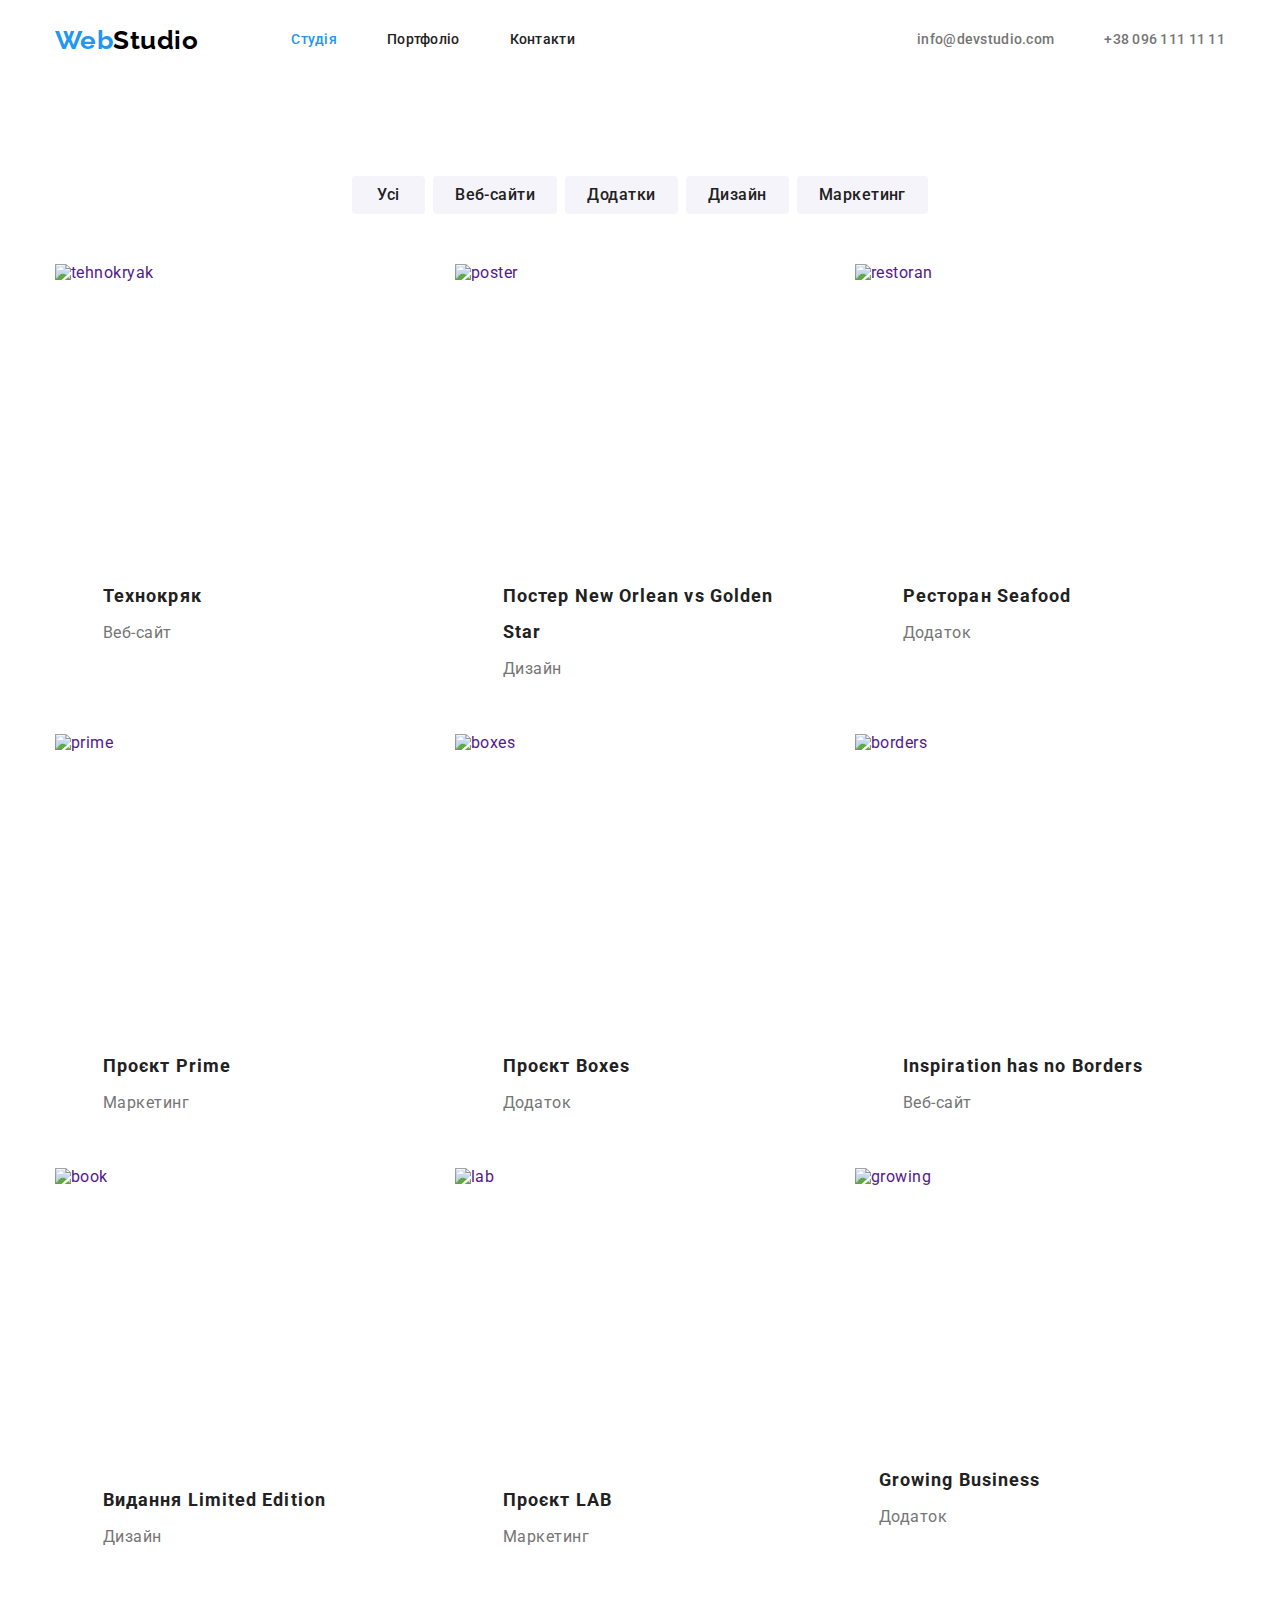
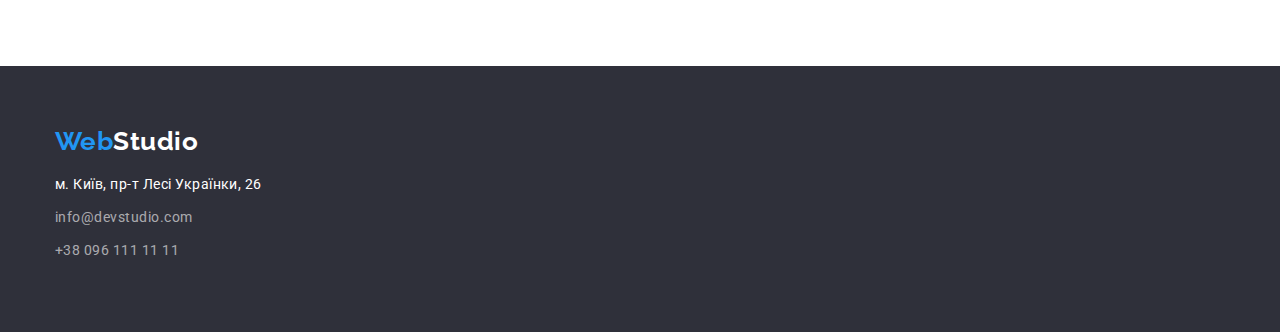
==== portfolio.html @ 69194cfc "Add files via upload" ====
<!DOCTYPE html>
<html lang="uk">
  <head>
    <meta charset="UTF-8" />
    <meta http-equiv="X-UA-Compatible" content="IE=edge" />
    <meta name="viewport" content="width=device-width, initial-scale=1.0" />
    <link rel="preconnect" href="https://fonts.googleapis.com" />
    <link rel="preconnect" href="https://fonts.gstatic.com" crossorigin />
    <link
      href="https://fonts.googleapis.com/css2?family=Raleway:wght@700&family=Roboto:wght@400;500;700;900&display=swap"
      rel="stylesheet"
    />
    <link
      rel="stylesheet"
      href="https://cdnjs.cloudflare.com/ajax/libs/modern-normalize/1.0.0/modern-normalize.min.css"
    />
    <link rel="stylesheet" href="./css/styles.css" />
    <title>WebStudio</title>
  </head>
  <body>

    <!-- <Header> -->
    <header class="one-header">
      <div class="container nav-container">
        <a href="./index.html" class="link logo"
          ><span class="logo-web">Web</span>Studio</a
        >
        <nav class="nav-header">
          <ul class="list nav-list">
            <li class="item">
              <a href="./index.html" class="nav-link link link-current"
                >Студія</a
              >
            </li>
            <li class="item">
              <a href="./portfolio.html" class="nav-link link">Портфоліо</a>
            </li>
            <li class="item"><a href="#" class="nav-link link">Контакти</a></li>
          </ul>
        </nav>
        <ul class="list auth-list">
          <li class="item">
            <a href="mailto:info@devstudio.com" class="fone-mail-link link"
              >info@devstudio.com</a
            >
          </li>
          <li class="item">
            <a href="tel:+380961111111" class="fone-mail-link link"
              >+38 096 111 11 11</a
            >
          </li>
        </ul>
      </div>
    </header>

    <!-- <Main> -->
    <main>
      <section class="main">
        <div class="container portfolio-container">
          <h1 class="visually-hidden">Портфоліо</h1>
          <ul class="list button-list">
            <li class="item">
              <button type="button" class="button-portfolio">Усі</button>
            </li>
            <li class="item">
              <button type="button" class="button-portfolio">Веб-сайти</button>
            </li>
            <li class="item">
              <button type="button" class="button-portfolio">Додатки</button>
            </li>
            <li class="item">
              <button type="button" class="button-portfolio">Дизайн</button>
            </li>
            <li class="item">
              <button type="button" class="button-portfolio">Маркетинг</button>
            </li>
          </ul>
          <ul class="list list-portfolio">
            <li class="portfolio-elements">
              <a href="" class="link">
                <img classs="img"
                  src="./images/tehnokryak.jpg"
                  alt="tehnokryak"
                  width="370"
                  height="294"
                  class="img-portfolio"
                />
                <div class="card-portfolio">
                  <h2 class="subtitle-portfolio">Технокряк</h2>
                  <p class="text-portfolio">Веб-сайт</p>
                </div>
              </a>
            </li>
            <li class="portfolio-elements">
              <a href="" class="link">
                <img classs="img"
                  src="./images/poster.jpg"
                  alt="poster"
                  width="370"
                  height="294"
                  class="img-portfolio"
                />
                <div class="card-portfolio">
                  <h2 class="subtitle-portfolio">
                    Постер New Orlean vs Golden Star
                  </h2>
                  <p class="text-portfolio">Дизайн</p>
                </div>
              </a>
            </li>
            <li class="portfolio-elements">
              <a href="" class="link">
                <img classs="img"
                  src="./images/restoran.jpg"
                  alt="restoran"
                  width="370"
                  height="294"
                  class="img-portfolio"
                />
                <div class="card-portfolio">
                  <h2 class="subtitle-portfolio">Ресторан Seafood</h2>
                  <p class="text-portfolio">Додаток</p>
                </div>
              </a>
            </li>
            <li class="portfolio-elements">
              <a href="" class="link">
                <img classs="img"
                  src="./images/prime.jpg"
                  alt="prime"
                  width="370"
                  height="294"
                  class="img-portfolio"
                />
                <div class="card-portfolio">
                  <h2 class="subtitle-portfolio">Проєкт Prime</h2>
                  <p class="text-portfolio">Маркетинг</p>
                </div>
              </a>
            </li>
            <li class="portfolio-elements">
              <a href="" class="link">
                <img classs="img"
                  src="./images/boxes.jpg"
                  alt="boxes"
                  width="370"
                  height="294"
                  class="img-portfolio"
                />
                <div class="card-portfolio">
                  <h2 class="subtitle-portfolio">Проєкт Boxes</h2>
                  <p class="text-portfolio">Додаток</p>
                </div>
              </a>
            </li>
            <li class="portfolio-elements">
              <a href="" class="link">
                <img classs="img"
                  src="./images/borders.jpg"
                  alt="borders"
                  width="370"
                  height="294"
                  class="img-portfolio"
                />
                <div class="card-portfolio">
                  <h2 class="subtitle-portfolio">Inspiration has no Borders</h2>
                  <p class="text-portfolio">Веб-сайт</p>
                </div>
              </a>
            </li>
            <li class="portfolio-elements">
              <a href="" class="link">
                <img classs="img"
                  src="./images/book.jpg"
                  alt="book"
                  width="370"
                  height="294"
                  class="img-portfolio"
                />
                <div class="card-portfolio">
                  <h2 class="subtitle-portfolio">Видання Limited Edition</h2>
                  <p class="text-portfolio">Дизайн</p>
                </div>
              </a>
            </li>
            <li class="portfolio-elements">
              <a href="" class="link">
                <img classs="img"
                  src="./images/lab.jpg"
                  alt="lab"
                  width="370"
                  height="294"
                  class="img-portfolio"
                />
                <div class="card-portfolio">
                  <h2 class="subtitle-portfolio">Проєкт LAB</h2>
                  <p class="text-portfolio">Маркетинг</p>
                </div>
              </a>
            </li>
            <li class="portfolio-elements">
              <a href="" class="link">
                <img classs="img"
                  src="./images/growing.jpg"
                  alt="growing"
                  width="370"
                  height="294"
                  class="img-portfolio"
                />
                <div class="card-portfolio-">
                  <h2 class="subtitle-portfolio">Growing Business</h2>
                  <p class="text-portfolio">Додаток</p>
                </div>
              </a>
            </li>
          </ul>
        </div>
      </section>
    </main>

    <!-- <Footer> -->
    <footer class="basement">
      <div class="container basement-container">
        <a href="./index.html" class="link logo logo-basement"
          ><span class="logo-web">Web</span>Studio</a
        >
        <address>
          <ul class="list basement-nav">
            <li class="item">
              <a
                href="https://goo.gl/maps/CPtrU1FHBa2aNyZL9"
                target="_blank"
                rel="noopener noreferrer nofollow"
                class="link address"
                >м. Київ, пр-т Лесі Українки, 26</a
              >
            </li>
            <li class="item">
              <a href="mailto:info@devstudio.com" class="link address-link"
                >info@devstudio.com</a
              >
            </li>
            <li class="item">
              <a href="tel:+38096111111" class="link address-link"
                >+38 096 111 11 11</a
              >
            </li>
          </ul>
        </address>
      </div>
    </footer>
  </body>
</html>
---- css/styles.css ----
html {
  box-sizing: border-box;
}

:root {
  --color-primary-text: #212121;
  --color-secondary-text: #757575;
  --color-accent-text: #2196f3;
  --color-logo-text: #000000;
  --color-white-text: #ffffff;
  --color-link-text: rgba(255, 255, 255, 0.6);
  --color-primary-background: #ffffff;
  --color-secondary-background: #f5f4fa;
  --color-accent-background: #2196f3;
  --color-footer-background: #2f303a;
  --color-hero-button-background: #188ce8;
  --shadow-bottom-first-color: rgba(0, 0, 0, 0.1);
  --shadow-bottom-second-color: rgba(0, 0, 0, 0.08);
  --shadow-bottom-third-color: rgba(0, 0, 0, 0.12);
}

.one-header {
  border-bottom: 1px solid rgba(255, 255, 255, 0.6);
}

body {
  font-family: "Roboto", sans-serif;
  letter-spacing: 0.03em;
  color: var(--color-primary-text);
  background-color: var(--color-primary-background);
}

.link {
  text-decoration: none;
}

.list {
  list-style: none;
}

.container {
  width: 1200px;
  border-bottom: 0;
  padding-right: 15px;
  padding-left: 15px;
  margin-left: auto;
  margin-right: auto;
}

.logo {
  font-family: "Raleway";
  font-weight: 700;
  font-size: 26px;
  line-height: 1.19;
  color: var(--color-logo-text);
}

.logo-web {
  color: var(--color-accent-text);
}

.logo-basement {
  color: var(--color-white-text);
}

.button-portfolio {
  display: inline-block;
  border: 0px solid transparent;
  padding-top: 6px;
  padding-bottom: 6px;
  padding-left: 22px;
  padding-right: 22px;
  border-radius: 4px;
  min-width: 73px;
  text-align: center;
  font-weight: 500;
  font-size: 16px;
  line-height: 1.62;
  letter-spacing: 0.03em;
  font-family: inherit;
  cursor: pointer;
  color: var(--color-primary-text);
  background-color: var(--color-secondary-background);
}

.button-portfolio:hover,
.button-portfolio:focus {
  color: var(--color-white-text);
  background-color: var(--color-accent-background);
  box-shadow: 0px 3px 1px var(--shadow-bottom-first-color),
    0px 1px 2px var(--shadow-bottom-second-color),
    0px 2px 2px var(--shadow-bottom-third-color);
}

.nav-list,
.auth-list {
  display: flex;
  margin: 0;
  padding: 0;
}

.nav-header {
  margin-left: 93px;
}

.auth-list {
  margin-left: auto;
}

.nav-list .item:not(:last-child),
.auth-list .item:not(:last-child) {
  margin-right: 50px;
}

.item:nth-last-child {
  margin-right: 0;
}

.nav-list .item:not(:last-child),
.auth-list .item:not(:last-child) {
  margin-right: 50px;
}

.nav-container {
  display: flex;
  align-items: center;
  padding-bottom: 1px;
}

.nav-link {
  display: block;
  padding-top: 32px;
  padding-bottom: 32px;
  font-weight: 500;
  font-size: 14px;
  line-height: 1.14;
  letter-spacing: 0.02em;
  color: var(--color-primary-text);
}

.nav-link:hover,
.nav-link:focus {
  color: var(--color-accent-text);
}

.link-current {
  color: var(--color-accent-text);
}

.fone-mail-link {
  display: block;
  padding-top: 32px;
  padding-bottom: 32px;
  font-weight: 500;
  font-size: 14px;
  line-height: 1.14;
  letter-spacing: 0.02em;
  color: var(--color-secondary-text);
}

.fone-mail-link:hover,
.fone-mail-link:focus {
  color: var(--color-accent-text);
}

.mail-fone-icon {
  fill: var(--color-secondary-text);
}

.fone-mail-link:hover .mail-fone-icon {
  fill: var(--color-secondary-text);
}

.mail-fone-icon {
  fill: currentColor;
  margin-right: 10px;
}

.img {
  display: block;
}

.img-action,
.img-team-,
.img-portfolio {
  display: block;
}

.hero {
  background-color: var(--color-footer-background);
  align-items: center;
  justify-content: center;
  margin: 0 auto;
  text-align: center;
  padding-bottom: 200px;
  padding-top: 200px;
}

.overlay {
  margin: auto;
  display: flex;
  align-items: center;
  justify-content: center;
  max-width: 1600px;
  background-repeat: no-repeat;
  background-position: center;
  background-image: linear-gradient(
    to right,
    rgba(47, 48, 58, 0.4),
    rgba(47, 48, 58, 0.4)
  ), url(..//images/overlay.jpg)
  
}


.hero-title {
  display: inline-block;
  width: 700px;
  margin-top: 0;
  margin-bottom: 30px;
  margin-left: auto;
  margin-right: auto;
  font-weight: 900;
  font-size: 44px;
  line-height: 1.36;
  text-align: center;
  letter-spacing: 0.06em;
  text-transform: uppercase;
  color: var(--color-white-text);
}

.button-hero {
  display: block;
  border: 0px solid transparent;
  padding-top: 10px;
  padding-bottom: 10px;
  padding-left: 32px;
  padding-right: 32px;
  margin-left: auto;
  margin-right: auto;
  border-radius: 4px;
  min-width: 216px;
  text-align: center;
  font-family: inherit;
  font-weight: 700;
  font-size: 16px;
  line-height: 1.88;
  letter-spacing: 0.06em;
  box-shadow: 0px 4px 4px rgba(0, 0, 0, 0.15);
  cursor: pointer;
  border: none;
  color: var(--color-white-text);
  background-color: var(--color-hero-button-background);
}

.button-hero:hover,
.button-hero:focus {
  background-color: var(--color-accent-text);
}

.visually-hidden {
  position: absolute;
  white-space: nowrap;
  width: 1px;
  height: 1px;
  overflow: hidden;
  border: 0;
  padding: 0;
  clip: rect(0 0 0 0);
  clip-path: inset(50%);
  margin: -1px;
  display: flex;
  justify-content: space-between;
}

.list-preference {
  display: flex;
  margin: 0;
  padding: 0;
}

.list-preference .item {
  width: 270px;
  margin-right: 30px;
  margin: 0;
  padding: 0;
}

.list-preference .item:not(:last-child) {
  margin-right: 30px;
}

.hero-section {
  padding-top: 94px;
  padding-bottom: 94px;
}

.subtitle-preference {
  display: block;
  margin-top: 0;
  margin-bottom: 10px;
  font-weight: 700;
  font-size: 14px;
  line-height: 1.14;
  text-transform: uppercase;
}

.text-preference {
  display: block;
  margin-top: 0;
  margin-bottom: 0;
  font-weight: 400;
  font-size: 14px;
  line-height: 1.71;
  color: var(--color-secondary-text);
}

.section-title {
  display: block;
  margin-top: 0;
  margin-bottom: 50px;
  font-weight: 700;
  font-size: 36px;
  line-height: 1.17;
  text-align: center;
}

.action {
  padding-bottom: 94px;
}

.list-action {
  display: flex;
  margin-top: 0;
  margin-bottom: 0;
  padding-left: 0;
}

.list-action .item:not(:last-child) {
  margin-right: 30px;
}

.subtitle-team {
  display: block;
  margin-top: 0;
  margin-bottom: 10px;
  font-weight: 500;
  font-size: 16px;
  line-height: 1.19;
  text-align: center;
}

.text-team {
  display: block;
  margin-top: 0;
  margin-bottom: 0;
  font-weight: 400;
  font-size: 16px;
  line-height: 1.19;
  text-align: center;
  color: var(--color-secondary-text);
}

.item-team {
  padding: 30px;
}

.team {
  background-color: var(--color-secondary-background);
  padding-top: 94px;
  padding-bottom: 94px;
}

.card-team {
  background-color: var(--color-primary-background);
}

.card-team:not(:last-child) {
  margin-right: 30px;
}

.list-team {
  display: flex;
  margin-top: 0;
  margin-bottom: 0;
  padding-left: 0;
}

.basement {
  background-color: var(--color-footer-background);
  padding-top: 60px;
  padding-bottom: 60px;
}

.basement-container {
  display: block;
}

.logo-basement {
  box-sizing: inherit;
  margin-bottom: 20px;
}

.basement-nav {
  margin-bottom: 0;
  padding-left: 0;
  padding-bottom: 9px;
}

.addres-basemant {
  margin-top: 20px;
}

.basement-nav .item:not(:last-child) {
  margin-bottom: 9px;
}

.address {
  font-weight: 400;
  font-style: normal;
  font-size: 14px;
  line-height: 1.71;
  color: var(--color-white-text);
}

.address-link {
  font-style: normal;
  font-weight: 400;
  font-size: 14px;
  line-height: 1.71;
  color: var(--color-link-text);
}

.address-link:hover,
.address-link:focus {
  color: var(--color-accent-text);
}

.main {
  padding-top: 94px;
  padding-bottom: 94px;
}

.subtitle-portfolio {
  display: block;
  margin-top: 0;
  margin-bottom: 4px;
  margin-left: 24px;
  font-weight: 700;
  font-size: 18px;
  line-height: 2;
  letter-spacing: 0.06em;
  color: var(--color-primary-text);
}

.text-portfolio {
  display: block;
  margin-top: 0;
  margin-bottom: 0;
  margin-left: 24px;
  font-weight: 400;
  font-size: 16px;
  line-height: 1.88;
  color: var(--color-secondary-text);
}

.button-list {
  display: flex;
  margin-top: 0;
  margin-bottom: 50px;
  padding-left: 0;
  justify-content: center;
}

.button-list .item:not(:last-child) {
  margin-right: 8px;
}

.list-portfolio {
  display: flex;
  flex-wrap: wrap;
  margin-top: 0;
  margin-bottom: 0;
  padding-left: 0;
  color: rgba(33, 33, 33, 1);
}

.portfolio-elements {
  width: 370px;
}

.portfolio-elements:not(:nth-child(3n)) {
  margin-right: 30px;
}

.portfolio-elements:not(:nth-last-child(-n + 3)) {
  margin-bottom: 30px;
}

.card-portfolio {
  padding-top: 20px;
  padding-bottom: 20px;
  padding-left: 24px;
  padding-right: 24px;
  border-top: 0;
}
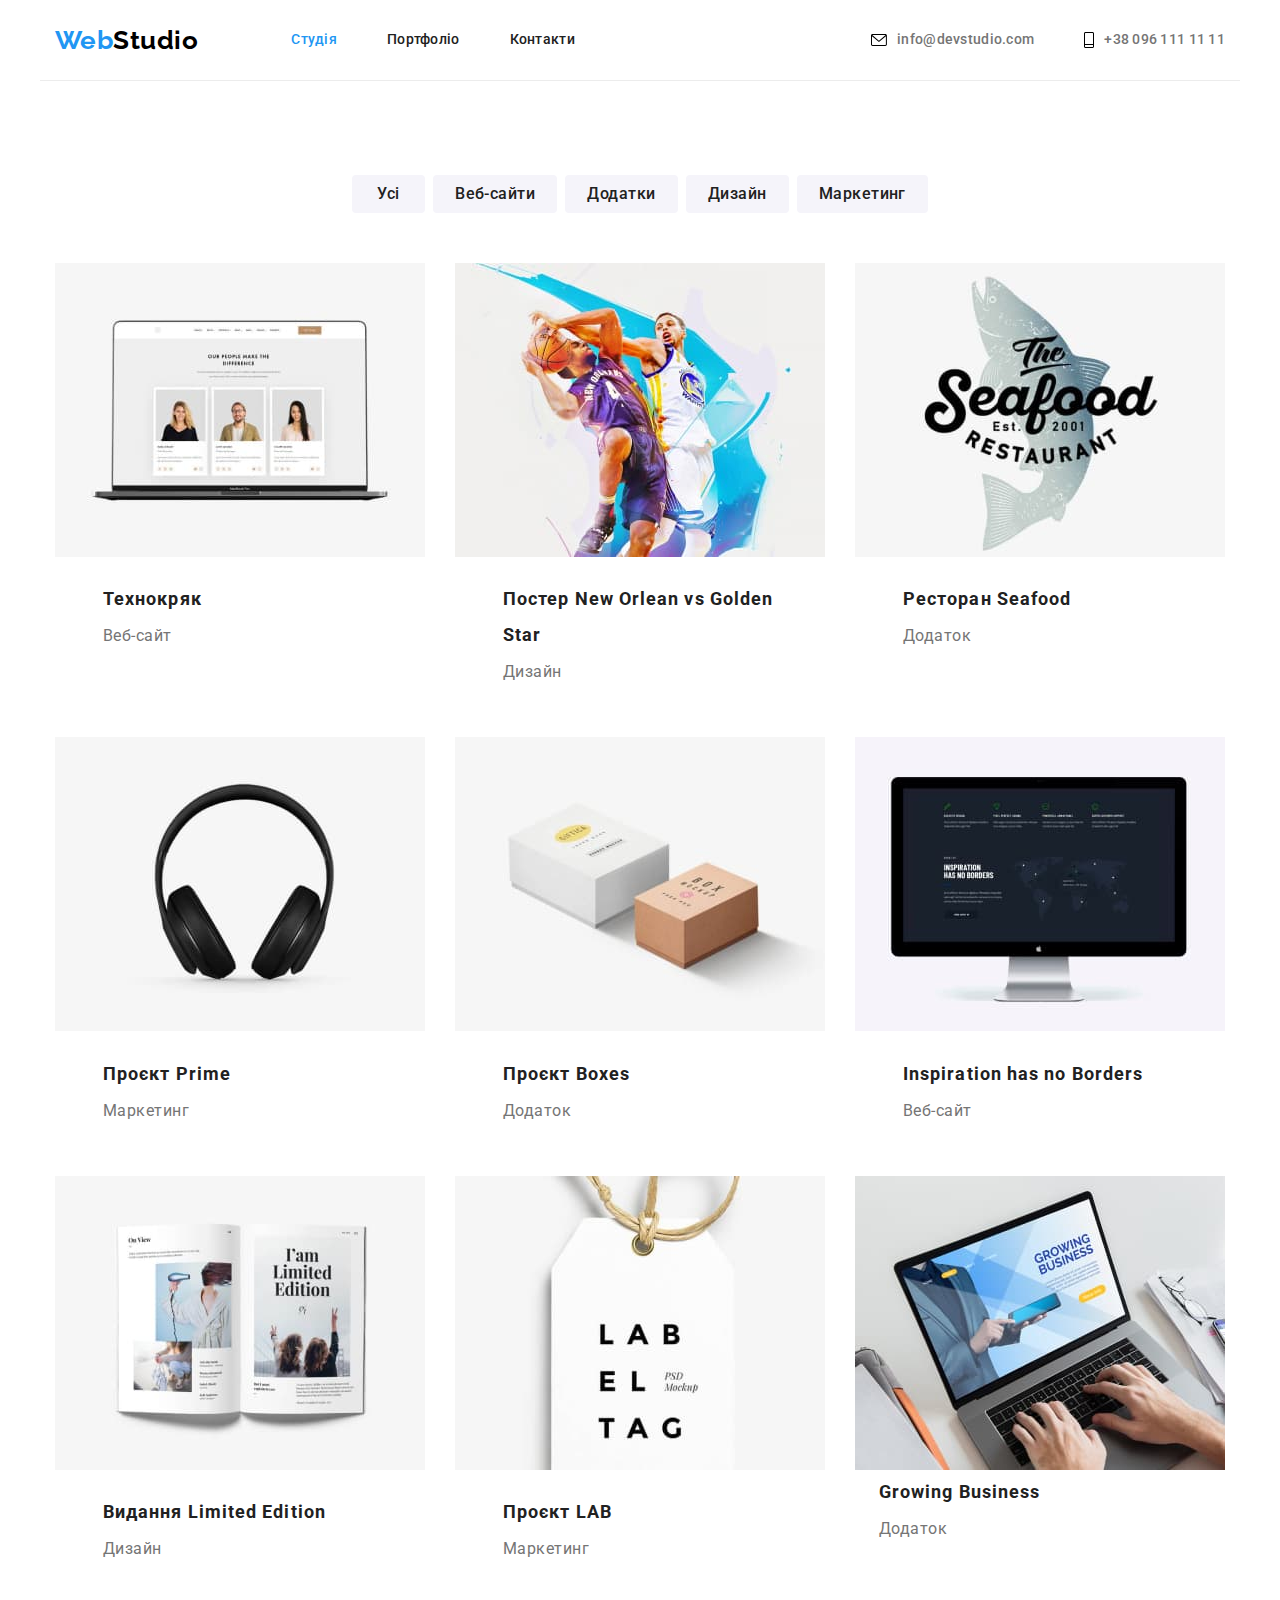
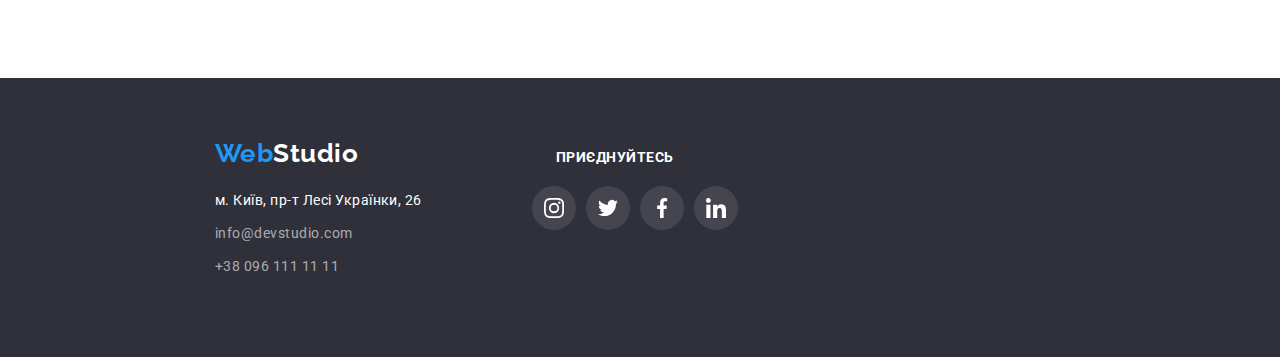
==== commit afa9cc3d: "Add files via upload" ====
--- a/portfolio.html
+++ b/portfolio.html
@@ -40,14 +40,15 @@
         </nav>
         <ul class="list auth-list">
           <li class="item">
-            <a href="mailto:info@devstudio.com" class="fone-mail-link link"
-              >info@devstudio.com</a
-            >
-          </li>
-          <li class="item">
-            <a href="tel:+380961111111" class="fone-mail-link link"
-              >+38 096 111 11 11</a
-            >
+            <a href="mailto:info@devstudio.com" class="fone-logo-link link"> <svg class="icon-logo" width="16"
+                height="12">
+                <use href="./images/logo/icons.svg#icon-mail"><use>
+              </svg>info@devstudio.com</a>
+          </li>
+          <li class="item">
+            <a href="tel:+380961111111" class="fone-logo-link link"> <svg class="icon-logo" width="10" height="16">
+              <use href="./images/logo/icons.svg#icon-phone"></use>
+            </svg> +38 096 111 11 11</a>
           </li>
         </ul>
       </div>
@@ -219,35 +220,60 @@
     </main>
 
     <!-- <Footer> -->
-    <footer class="basement">
-      <div class="container basement-container">
-        <a href="./index.html" class="link logo logo-basement"
-          ><span class="logo-web">Web</span>Studio</a
-        >
-        <address>
-          <ul class="list basement-nav">
-            <li class="item">
-              <a
-                href="https://goo.gl/maps/CPtrU1FHBa2aNyZL9"
-                target="_blank"
-                rel="noopener noreferrer nofollow"
-                class="link address"
-                >м. Київ, пр-т Лесі Українки, 26</a
-              >
-            </li>
-            <li class="item">
-              <a href="mailto:info@devstudio.com" class="link address-link"
-                >info@devstudio.com</a
-              >
-            </li>
-            <li class="item">
-              <a href="tel:+38096111111" class="link address-link"
-                >+38 096 111 11 11</a
-              >
-            </li>
-          </ul>
-        </address>
+  <footer class="basement">
+    <div class="container basement-container">
+      <div>
+      <a href="./index.html" class="link logo logo-basement"><span class="logo-web">Web</span>Studio</a>
+      <address class="addres-basemant">
+        <ul class="list basement-nav">
+          <li class="item">
+            <a href="https://goo.gl/maps/CPtrU1FHBa2aNyZL9" target="_blank" rel="noopener noreferrer nofollow"
+              class="link address">м. Київ, пр-т Лесі Українки, 26</a>
+          </li>
+          <li class="item">
+            <a href="mailto:info@devstudio.com" class="link address-link">info@devstudio.com</a>
+          </li>
+          <li class="item">
+            <a href="tel:+38096111111" class="link address-link">+38 096 111 11 11</a>
+          </li>
+        </ul>
+      </address>
       </div>
-    </footer>
-  </body>
+      <div class="basement-social">
+        <h2 class="basement-title">Приєднуйтесь</h2>
+        <ul class="list basement-list">
+          <li>
+            <a href="" class="basement-link">
+              <svg class="basement-icon" width="20" height="20">
+                <use href="./images/logo/icons.svg#icon-instagram"></use>
+              </svg>
+            </a>
+          </li>
+          <li>
+            <a href="" class="basement-link">
+              <svg class="basement-icon" width="20" height="20">
+                <use href="./images/logo/icons.svg#icon-twitter"></use>
+              </svg>
+            </a>
+          </li>
+          <li>
+            <a href="" class="basement-link">
+              <svg class="basement-icon" width="20" height="20">
+                <use href="./images/logo/icons.svg#icon-facebook"></use>
+              </svg>
+            </a>
+          </li>
+          <li>
+            <a href="" class="basement-link">
+              <svg class="basement-icon" width="20" height="20">
+                <use href="./images/logo/icons.svg#icon-linkedin"></use>
+              </svg>
+            </a>
+          </li>
+        </ul>
+      </div>
+    </div>
+  </footer>
+</body>
+
 </html>
--- a/css/styles.css
+++ b/css/styles.css
@@ -11,16 +11,32 @@
   --color-link-text: rgba(255, 255, 255, 0.6);
   --color-primary-background: #ffffff;
   --color-secondary-background: #f5f4fa;
+  --hero-background-color: #c4c4c4;
   --color-accent-background: #2196f3;
   --color-footer-background: #2f303a;
   --color-hero-button-background: #188ce8;
   --shadow-bottom-first-color: rgba(0, 0, 0, 0.1);
   --shadow-bottom-second-color: rgba(0, 0, 0, 0.08);
   --shadow-bottom-third-color: rgba(0, 0, 0, 0.12);
+  --cellar-link-background-color: rgba(255, 255, 255, 0.1);
+  --portfolio-border-elements-color: #eeeeee;
+  --border-bottom-header-color: #ececec;
+  --color-link: #afb1b8;
+  --gradient: linear-gradient(rgba(47, 48, 58, 0.4), rgba(47, 48, 58, 0.4));
+  --button-shadow: 0px 3px 1px rgba(0, 0, 0, 0.1), 0px 1px 2px rgba(0, 0, 0, 0.08),
+    0px 2px 2px rgba(0, 0, 0, 0.12);
+  --card-shadow: 0px 1px 3px rgba(0, 0, 0, 0.12), 0px 1px 1px rgba(0, 0, 0, 0.14),
+    0px 2px 1px rgba(0, 0, 0, 0.2);
+  --portfolio-elements-shadow: 0px 1px 1px rgba(0, 0, 0, 0.12), 0px 4px 4px rgba(0, 0, 0, 0.06),
+    1px 4px 6px rgba(0, 0, 0, 0.16);
+  --button-shadow-hero: 0px 4px 4px rgba(0, 0, 0, 0.15);
 }
 
 .one-header {
-  border-bottom: 1px solid rgba(255, 255, 255, 0.6);
+  border-bottom: 1px solid #ececec;
+  width: 1200px;
+  align-items: center;
+  margin: 0 auto;
 }
 
 body {
@@ -38,14 +54,22 @@
   list-style: none;
 }
 
+.picture-list {
+  display: flex;
+  justify-content: center;
+  gap: 10px;
+}
+
 .container {
+  margin: 0 auto;
   width: 1200px;
-  border-bottom: 0;
+  padding-left: 15px;
   padding-right: 15px;
-  padding-left: 15px;
-  margin-left: auto;
-  margin-right: auto;
-}
+  display: block;
+  align-items: center;
+  max-width: 1600px;
+}
+
 
 .logo {
   font-family: "Raleway";
@@ -99,6 +123,7 @@
   padding: 0;
 }
 
+
 .nav-header {
   margin-left: 93px;
 }
@@ -124,7 +149,6 @@
 .nav-container {
   display: flex;
   align-items: center;
-  padding-bottom: 1px;
 }
 
 .nav-link {
@@ -147,8 +171,9 @@
   color: var(--color-accent-text);
 }
 
-.fone-mail-link {
-  display: block;
+.fone-logo-link {
+  display: flex;  
+  align-items: center;
   padding-top: 32px;
   padding-bottom: 32px;
   font-weight: 500;
@@ -158,32 +183,28 @@
   color: var(--color-secondary-text);
 }
 
-.fone-mail-link:hover,
-.fone-mail-link:focus {
-  color: var(--color-accent-text);
-}
-
-.mail-fone-icon {
-  fill: var(--color-secondary-text);
-}
-
-.fone-mail-link:hover .mail-fone-icon {
-  fill: var(--color-secondary-text);
-}
-
-.mail-fone-icon {
-  fill: currentColor;
+.icon-logo {
   margin-right: 10px;
-}
-
-.img {
-  display: block;
-}
-
-.img-action,
-.img-team-,
-.img-portfolio {
-  display: block;
+  display: flex;
+  color: var(--color-secondary-text);
+}
+
+.fone-logo-link:hover .icon-logo,
+.fone-logo-link:focus .icon-logo {
+  color: var(--color-secondary-text);
+}
+
+.fone-mail-svg {
+  margin-right: 10px;
+  fill: var(--c);
+}
+
+
+.picture-team {
+  display: flex;
+  background-color: var(--color-primary-background);
+  box-shadow: var(--card-shadow);
+  width: 100%;
 }
 
 .hero {
@@ -197,19 +218,18 @@
 }
 
 .overlay {
-  margin: auto;
-  display: flex;
+  display: block;
   align-items: center;
   justify-content: center;
   max-width: 1600px;
   background-repeat: no-repeat;
   background-position: center;
+  background-size: cover;
   background-image: linear-gradient(
     to right,
     rgba(47, 48, 58, 0.4),
     rgba(47, 48, 58, 0.4)
   ), url(..//images/overlay.jpg)
-  
 }
 
 
@@ -273,10 +293,12 @@
   justify-content: space-between;
 }
 
+.hero-section {
+  padding: 94px 0;
+}
+
 .list-preference {
   display: flex;
-  margin: 0;
-  padding: 0;
 }
 
 .list-preference .item {
@@ -286,18 +308,39 @@
   padding: 0;
 }
 
+
+.list-preference .item-preference {
+  width: 270px;
+  margin-right: 30px;
+}
+
+.item-preference:nth-last-child(1) {
+  margin-right: 0px;
+}
+
 .list-preference .item:not(:last-child) {
   margin-right: 30px;
 }
+
 
 .hero-section {
   padding-top: 94px;
   padding-bottom: 94px;
 }
 
+.icon-preference {
+  display: flex;
+  width: 100%;
+  height: 120px;
+  align-items: center;
+  justify-content: center;
+  margin-bottom: 30px;
+  background-color: var(--secondary-background-color);
+  border-radius: 4px;
+}
+
 .subtitle-preference {
   display: block;
-  margin-top: 0;
   margin-bottom: 10px;
   font-weight: 700;
   font-size: 14px;
@@ -305,11 +348,16 @@
   text-transform: uppercase;
 }
 
+.item-preference {
+  width: calc((100% - 90px) / 4);
+}
+
+.item-preference:not(:last-child) {
+  margin-right: 30px;
+}
+
 .text-preference {
   display: block;
-  margin-top: 0;
-  margin-bottom: 0;
-  font-weight: 400;
   font-size: 14px;
   line-height: 1.71;
   color: var(--color-secondary-text);
@@ -369,6 +417,12 @@
   background-color: var(--color-secondary-background);
   padding-top: 94px;
   padding-bottom: 94px;
+  max-width: 1600px;
+  display: block;
+  align-items: center;
+  justify-content: center;
+  background-position: center;
+  margin: 0 auto;
 }
 
 .card-team {
@@ -386,25 +440,81 @@
   padding-left: 0;
 }
 
+.picture-items {
+  width: calc((100%-90) / 4);
+  background-color: var(--color-primary-background);
+  box-shadow: var(--card-shadow);
+  border-radius: 0px 0px 4px 4px;
+  list-style: none;
+}
+
+.picture-link {
+  display: flex;
+  width: 44px;
+  height: 44px;
+  align-items: center;
+  justify-content: center;
+  border-radius: 50%;
+}
+
+.picture-icons {
+  display: block;
+  fill: var(--color-link);
+}
+
+.picture-icons:hover,
+.picture-icons:focus {
+  background-color: var(--color-accent-text);
+}
+
+
+.picture-link:hover,
+.picture-link:focus {
+  background-color: var(--color-accent-text)
+}
+
+.picture-link:hover .picture-icons,
+.picture-link:focus .picture-icons {
+  fill: var(--color-accent-text);
+}
+
 .basement {
   background-color: var(--color-footer-background);
-  padding-top: 60px;
-  padding-bottom: 60px;
+  padding: 60px 0;
+  font-weight: 400;
+  font-size: 14px;
+  line-height: 1.7;
+  width: 1600px;
+  margin: 0 auto;
 }
 
 .basement-container {
-  display: block;
+  display: flex;
+  align-items: baseline;
 }
 
 .logo-basement {
-  box-sizing: inherit;
+  display: flex;
   margin-bottom: 20px;
+  text-decoration: none;
+
 }
 
 .basement-nav {
   margin-bottom: 0;
   padding-left: 0;
   padding-bottom: 9px;
+}
+
+.item {
+  display: block;
+}
+
+.basement-nav .item {
+  margin-bottom: 9px;
+}
+.basement-nav:nth-last-child(-n + 1) {
+  margin-bottom: 0px;
 }
 
 .addres-basemant {
@@ -504,3 +614,96 @@
   padding-right: 24px;
   border-top: 0;
 }
+
+.subtitle {
+  display: block;
+  margin-bottom: 50px;
+  font-weight: 700;
+  font-size: 36px;
+  line-height: 1.17;
+  text-align: center;
+  color: var(--color-primary-text);
+}
+
+.customers {
+  padding-top: 94px;
+  padding-bottom: 94px;
+  display: block;
+  align-items: center;
+  justify-content: center;
+  max-width: 1600px;
+  margin: 0 auto;
+}
+
+.customers-list {
+  display: flex;
+  gap: 30px;
+}
+
+.customers-item {
+  width: calc((100% - 30px) / 6);
+  list-style: none;
+}
+.customers-link {
+  width: 100%;
+  height: 92px;
+  border: 1px solid var(--color-link);
+  display: flex;
+  align-items: center;
+  justify-content: center;
+  border-radius: 5px;
+  color: var(--color-link);
+}
+
+.customers-icon {
+  fill: currentColor;
+  margin-right: 30px;
+}
+
+.customers-link:hover {
+  border-color: var(--color-accent-text);
+  color: var(--color-accent-text);
+}
+.customers-link:focus {
+  border-color: var(--color-accent-text);
+  color: var(--color-accent-text);
+}
+
+.basement-social {
+  margin-left: 70px;
+}
+
+.basement-title {
+  margin-bottom: 20px;
+  font-weight: 700;
+  font-size: 14px;
+  line-height: 1.14;
+  text-transform: uppercase;
+  color: var(--color-white-text);
+  text-align: center;
+}
+
+.basement-list {
+  display: flex;
+  justify-content: center;
+  gap: 10px;
+}
+
+.basement-icon {
+  fill: var(--color-white-text);
+}
+
+.basement-link {
+  display: flex;
+  width: 44px;
+  height: 44px;
+  align-items: center;
+  justify-content: center;
+  border-radius: 50%;
+  background-color: var(--cellar-link-background-color);
+}
+
+.basement-link:hover,
+.basement-link:focus {
+  background-color: var(--color-accent-text);
+}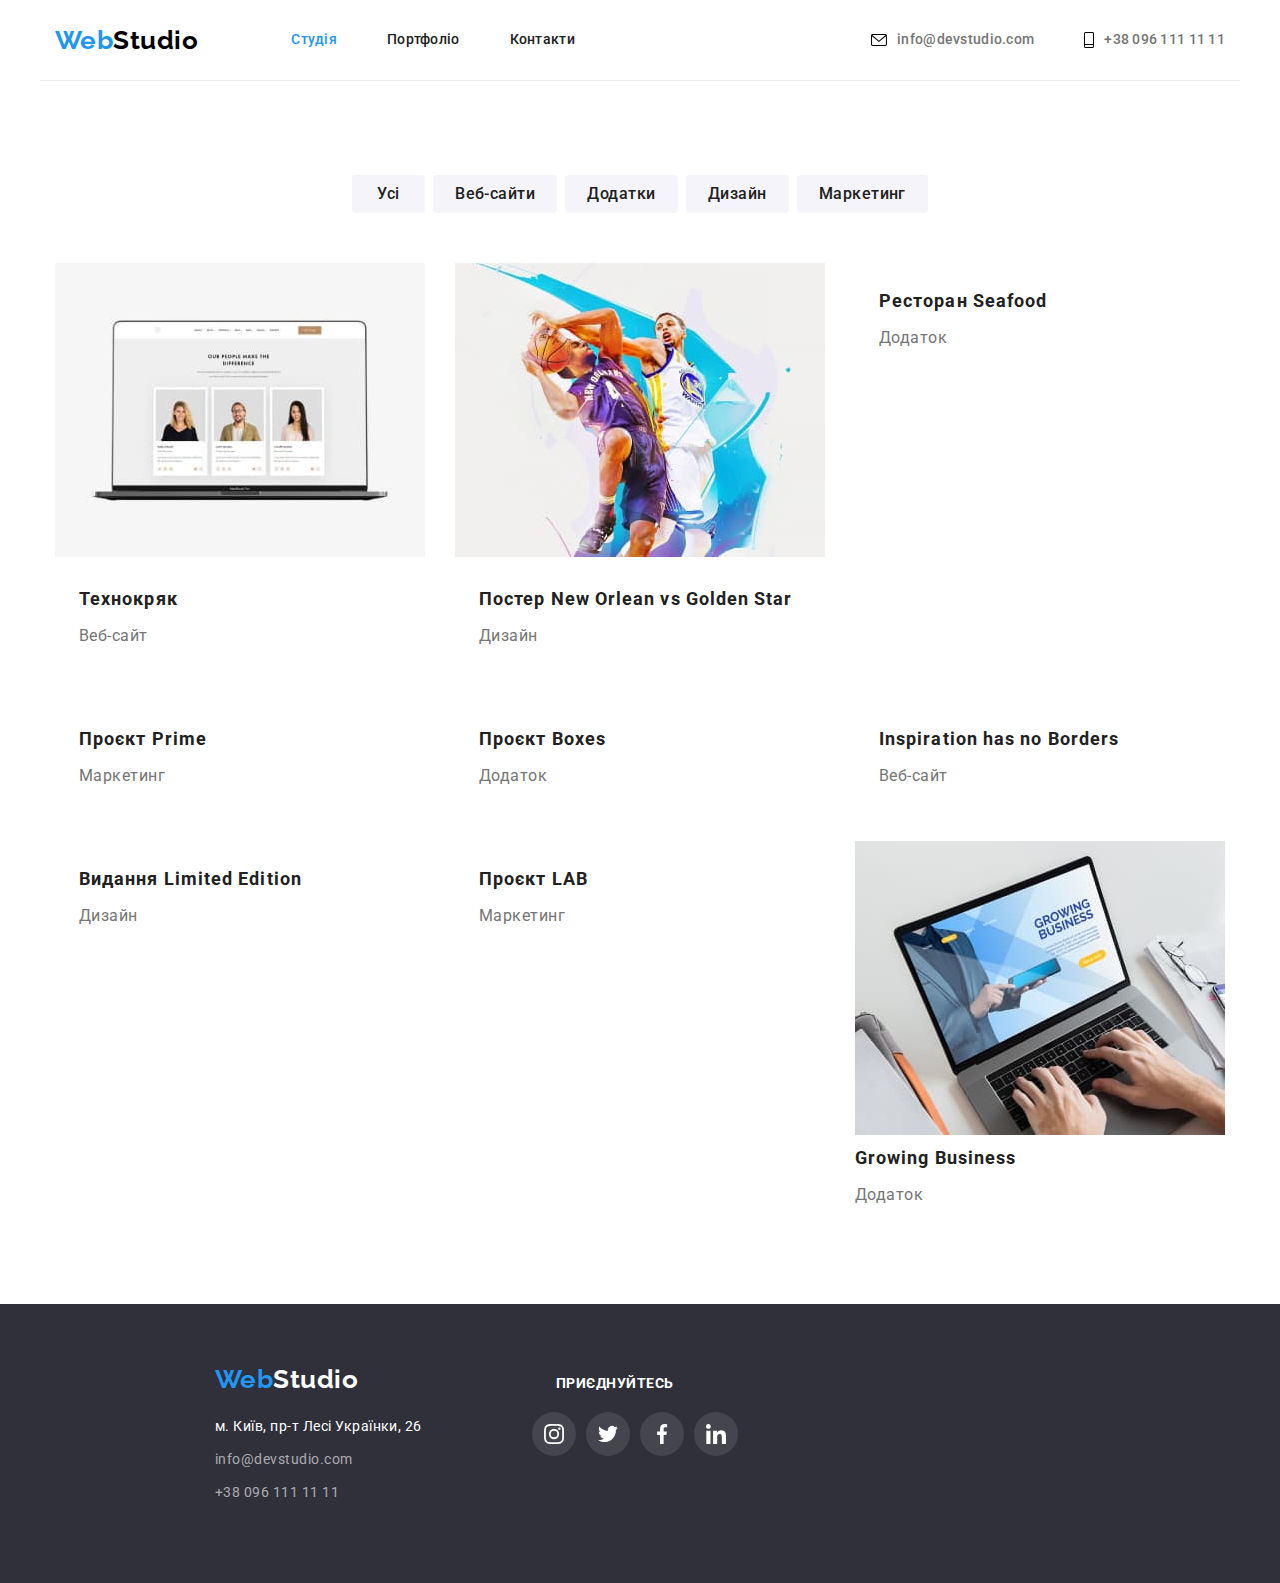
==== commit 58bcec13: "Add files via upload" ====
--- a/portfolio.html
+++ b/portfolio.html
@@ -79,12 +79,12 @@
           <ul class="list list-portfolio">
             <li class="portfolio-elements">
               <a href="" class="link">
-                <img classs="img"
+                <img classs="picture"
                   src="./images/tehnokryak.jpg"
                   alt="tehnokryak"
                   width="370"
                   height="294"
-                  class="img-portfolio"
+                  class="picture-portfolio"
                 />
                 <div class="card-portfolio">
                   <h2 class="subtitle-portfolio">Технокряк</h2>
@@ -94,12 +94,12 @@
             </li>
             <li class="portfolio-elements">
               <a href="" class="link">
-                <img classs="img"
+                <img classs="picture"
                   src="./images/poster.jpg"
                   alt="poster"
                   width="370"
                   height="294"
-                  class="img-portfolio"
+                  class="picture-portfolio"
                 />
                 <div class="card-portfolio">
                   <h2 class="subtitle-portfolio">
@@ -111,12 +111,12 @@
             </li>
             <li class="portfolio-elements">
               <a href="" class="link">
-                <img classs="img"
+                <picture classs="picture"
                   src="./images/restoran.jpg"
                   alt="restoran"
                   width="370"
                   height="294"
-                  class="img-portfolio"
+                  class="picture-portfolio"
                 />
                 <div class="card-portfolio">
                   <h2 class="subtitle-portfolio">Ресторан Seafood</h2>
@@ -126,12 +126,12 @@
             </li>
             <li class="portfolio-elements">
               <a href="" class="link">
-                <img classs="img"
+                <picture classs="picture"
                   src="./images/prime.jpg"
                   alt="prime"
                   width="370"
                   height="294"
-                  class="img-portfolio"
+                  class="picture-portfolio"
                 />
                 <div class="card-portfolio">
                   <h2 class="subtitle-portfolio">Проєкт Prime</h2>
@@ -141,12 +141,12 @@
             </li>
             <li class="portfolio-elements">
               <a href="" class="link">
-                <img classs="img"
+                <picture classs="picture"
                   src="./images/boxes.jpg"
                   alt="boxes"
                   width="370"
                   height="294"
-                  class="img-portfolio"
+                  class="picture-portfolio"
                 />
                 <div class="card-portfolio">
                   <h2 class="subtitle-portfolio">Проєкт Boxes</h2>
@@ -156,12 +156,12 @@
             </li>
             <li class="portfolio-elements">
               <a href="" class="link">
-                <img classs="img"
+                <picture classs="picture"
                   src="./images/borders.jpg"
                   alt="borders"
                   width="370"
                   height="294"
-                  class="img-portfolio"
+                  class="picture-portfolio"
                 />
                 <div class="card-portfolio">
                   <h2 class="subtitle-portfolio">Inspiration has no Borders</h2>
@@ -171,7 +171,7 @@
             </li>
             <li class="portfolio-elements">
               <a href="" class="link">
-                <img classs="img"
+                <picture classs="picture"
                   src="./images/book.jpg"
                   alt="book"
                   width="370"
@@ -186,7 +186,7 @@
             </li>
             <li class="portfolio-elements">
               <a href="" class="link">
-                <img classs="img"
+                <picture classs="picture"
                   src="./images/lab.jpg"
                   alt="lab"
                   width="370"
--- a/css/styles.css
+++ b/css/styles.css
@@ -23,12 +23,12 @@
   --border-bottom-header-color: #ececec;
   --color-link: #afb1b8;
   --gradient: linear-gradient(rgba(47, 48, 58, 0.4), rgba(47, 48, 58, 0.4));
-  --button-shadow: 0px 3px 1px rgba(0, 0, 0, 0.1), 0px 1px 2px rgba(0, 0, 0, 0.08),
-    0px 2px 2px rgba(0, 0, 0, 0.12);
-  --card-shadow: 0px 1px 3px rgba(0, 0, 0, 0.12), 0px 1px 1px rgba(0, 0, 0, 0.14),
-    0px 2px 1px rgba(0, 0, 0, 0.2);
-  --portfolio-elements-shadow: 0px 1px 1px rgba(0, 0, 0, 0.12), 0px 4px 4px rgba(0, 0, 0, 0.06),
-    1px 4px 6px rgba(0, 0, 0, 0.16);
+  --button-shadow: 0px 3px 1px rgba(0, 0, 0, 0.1),
+    0px 1px 2px rgba(0, 0, 0, 0.08), 0px 2px 2px rgba(0, 0, 0, 0.12);
+  --card-shadow: 0px 1px 3px rgba(0, 0, 0, 0.12),
+    0px 1px 1px rgba(0, 0, 0, 0.14), 0px 2px 1px rgba(0, 0, 0, 0.2);
+  --portfolio-elements-shadow: 0px 1px 1px rgba(0, 0, 0, 0.12),
+    0px 4px 4px rgba(0, 0, 0, 0.06), 1px 4px 6px rgba(0, 0, 0, 0.16);
   --button-shadow-hero: 0px 4px 4px rgba(0, 0, 0, 0.15);
 }
 
@@ -54,7 +54,11 @@
   list-style: none;
 }
 
-.picture-list {
+.img {
+  display: block;
+}
+
+.img-list {
   display: flex;
   justify-content: center;
   gap: 10px;
@@ -69,7 +73,6 @@
   align-items: center;
   max-width: 1600px;
 }
-
 
 .logo {
   font-family: "Raleway";
@@ -123,7 +126,6 @@
   padding: 0;
 }
 
-
 .nav-header {
   margin-left: 93px;
 }
@@ -172,7 +174,7 @@
 }
 
 .fone-logo-link {
-  display: flex;  
+  display: flex;
   align-items: center;
   padding-top: 32px;
   padding-bottom: 32px;
@@ -199,8 +201,7 @@
   fill: var(--c);
 }
 
-
-.picture-team {
+.img-team {
   display: flex;
   background-color: var(--color-primary-background);
   box-shadow: var(--card-shadow);
@@ -209,8 +210,7 @@
 
 .hero {
   background-color: var(--color-footer-background);
-  align-items: center;
-  justify-content: center;
+  width: 1200px;
   margin: 0 auto;
   text-align: center;
   padding-bottom: 200px;
@@ -226,12 +226,12 @@
   background-position: center;
   background-size: cover;
   background-image: linear-gradient(
-    to right,
-    rgba(47, 48, 58, 0.4),
-    rgba(47, 48, 58, 0.4)
-  ), url(..//images/overlay.jpg)
-}
-
+      to right,
+      rgba(47, 48, 58, 0.4),
+      rgba(47, 48, 58, 0.4)
+    ),
+    url(..//images/overlay.jpg);
+}
 
 .hero-title {
   display: inline-block;
@@ -308,7 +308,6 @@
   padding: 0;
 }
 
-
 .list-preference .item-preference {
   width: 270px;
   margin-right: 30px;
@@ -321,7 +320,6 @@
 .list-preference .item:not(:last-child) {
   margin-right: 30px;
 }
-
 
 .hero-section {
   padding-top: 94px;
@@ -440,7 +438,7 @@
   padding-left: 0;
 }
 
-.picture-items {
+.img-items {
   width: calc((100%-90) / 4);
   background-color: var(--color-primary-background);
   box-shadow: var(--card-shadow);
@@ -448,7 +446,7 @@
   list-style: none;
 }
 
-.picture-link {
+.img-link {
   display: flex;
   width: 44px;
   height: 44px;
@@ -457,24 +455,23 @@
   border-radius: 50%;
 }
 
-.picture-icons {
+.img-icons {
   display: block;
   fill: var(--color-link);
 }
 
-.picture-icons:hover,
-.picture-icons:focus {
+.img-icons:hover,
+.img-icons:focus {
   background-color: var(--color-accent-text);
 }
 
-
-.picture-link:hover,
-.picture-link:focus {
-  background-color: var(--color-accent-text)
-}
-
-.picture-link:hover .picture-icons,
-.picture-link:focus .picture-icons {
+.img-link:hover,
+.img-link:focus {
+  background-color: var(--color-accent-text);
+}
+
+.img-link:hover .img-icons,
+.img-link:focus .img-icons {
   fill: var(--color-accent-text);
 }
 
@@ -497,7 +494,6 @@
   display: flex;
   margin-bottom: 20px;
   text-decoration: none;
-
 }
 
 .basement-nav {
@@ -555,7 +551,6 @@
   display: block;
   margin-top: 0;
   margin-bottom: 4px;
-  margin-left: 24px;
   font-weight: 700;
   font-size: 18px;
   line-height: 2;
@@ -567,7 +562,6 @@
   display: block;
   margin-top: 0;
   margin-bottom: 0;
-  margin-left: 24px;
   font-weight: 400;
   font-size: 16px;
   line-height: 1.88;
@@ -706,4 +700,4 @@
 .basement-link:hover,
 .basement-link:focus {
   background-color: var(--color-accent-text);
-}+}
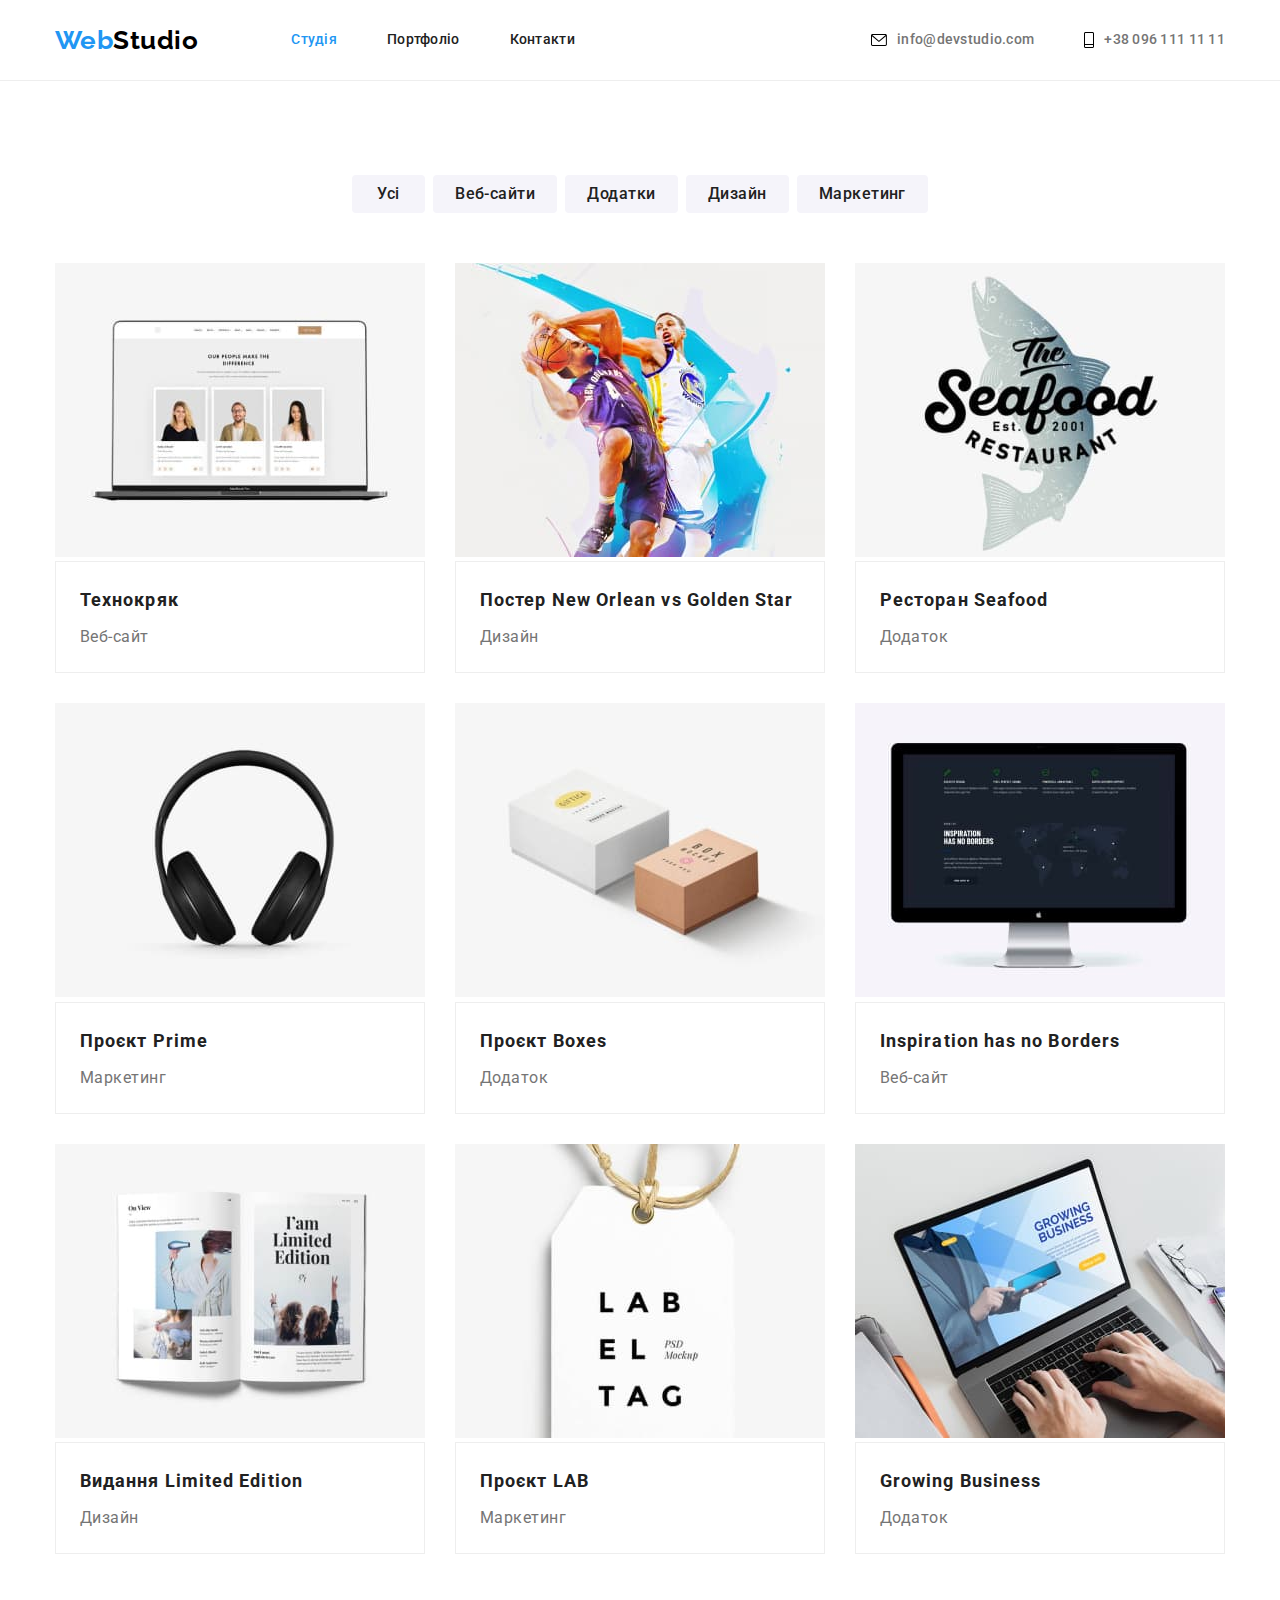
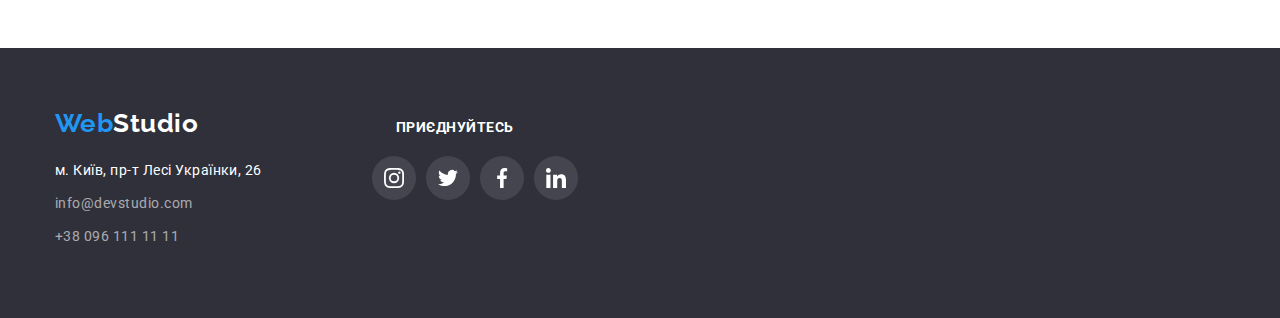
==== commit 2a77db4d: "Add files via upload" ====
--- a/portfolio.html
+++ b/portfolio.html
@@ -40,13 +40,13 @@
         </nav>
         <ul class="list auth-list">
           <li class="item">
-            <a href="mailto:info@devstudio.com" class="fone-logo-link link"> <svg class="icon-logo" width="16"
+            <a href="mailto:info@devstudio.com" class="fone-mail-link link"> <svg class="icon-logo" width="16"
                 height="12">
                 <use href="./images/logo/icons.svg#icon-mail"><use>
               </svg>info@devstudio.com</a>
           </li>
           <li class="item">
-            <a href="tel:+380961111111" class="fone-logo-link link"> <svg class="icon-logo" width="10" height="16">
+            <a href="tel:+380961111111" class="fone-mail-link link"> <svg class="icon-logo" width="10" height="16">
               <use href="./images/logo/icons.svg#icon-phone"></use>
             </svg> +38 096 111 11 11</a>
           </li>
@@ -79,12 +79,11 @@
           <ul class="list list-portfolio">
             <li class="portfolio-elements">
               <a href="" class="link">
-                <img classs="picture"
+                <img classs=""
                   src="./images/tehnokryak.jpg"
                   alt="tehnokryak"
                   width="370"
                   height="294"
-                  class="picture-portfolio"
                 />
                 <div class="card-portfolio">
                   <h2 class="subtitle-portfolio">Технокряк</h2>
@@ -94,12 +93,12 @@
             </li>
             <li class="portfolio-elements">
               <a href="" class="link">
-                <img classs="picture"
+                <img classs="img"
                   src="./images/poster.jpg"
                   alt="poster"
                   width="370"
                   height="294"
-                  class="picture-portfolio"
+                  class="img-portfolio"
                 />
                 <div class="card-portfolio">
                   <h2 class="subtitle-portfolio">
@@ -111,12 +110,12 @@
             </li>
             <li class="portfolio-elements">
               <a href="" class="link">
-                <picture classs="picture"
+                <img classs="img"
                   src="./images/restoran.jpg"
                   alt="restoran"
                   width="370"
                   height="294"
-                  class="picture-portfolio"
+                  class="img-portfolio"
                 />
                 <div class="card-portfolio">
                   <h2 class="subtitle-portfolio">Ресторан Seafood</h2>
@@ -126,12 +125,12 @@
             </li>
             <li class="portfolio-elements">
               <a href="" class="link">
-                <picture classs="picture"
+                <img classs="img"
                   src="./images/prime.jpg"
                   alt="prime"
                   width="370"
                   height="294"
-                  class="picture-portfolio"
+                  class="img-portfolio"
                 />
                 <div class="card-portfolio">
                   <h2 class="subtitle-portfolio">Проєкт Prime</h2>
@@ -141,12 +140,12 @@
             </li>
             <li class="portfolio-elements">
               <a href="" class="link">
-                <picture classs="picture"
+                <img classs="img"
                   src="./images/boxes.jpg"
                   alt="boxes"
                   width="370"
                   height="294"
-                  class="picture-portfolio"
+                  class="img-portfolio"
                 />
                 <div class="card-portfolio">
                   <h2 class="subtitle-portfolio">Проєкт Boxes</h2>
@@ -156,12 +155,12 @@
             </li>
             <li class="portfolio-elements">
               <a href="" class="link">
-                <picture classs="picture"
+                <img classs="img"
                   src="./images/borders.jpg"
                   alt="borders"
                   width="370"
                   height="294"
-                  class="picture-portfolio"
+                  class="img-portfolio"
                 />
                 <div class="card-portfolio">
                   <h2 class="subtitle-portfolio">Inspiration has no Borders</h2>
@@ -171,7 +170,7 @@
             </li>
             <li class="portfolio-elements">
               <a href="" class="link">
-                <picture classs="picture"
+                <img classs="img"
                   src="./images/book.jpg"
                   alt="book"
                   width="370"
@@ -186,7 +185,7 @@
             </li>
             <li class="portfolio-elements">
               <a href="" class="link">
-                <picture classs="picture"
+                <img classs="img"
                   src="./images/lab.jpg"
                   alt="lab"
                   width="370"
@@ -208,7 +207,7 @@
                   height="294"
                   class="img-portfolio"
                 />
-                <div class="card-portfolio-">
+                <div class="card-portfolio">
                   <h2 class="subtitle-portfolio">Growing Business</h2>
                   <p class="text-portfolio">Додаток</p>
                 </div>
@@ -223,23 +222,23 @@
   <footer class="basement">
     <div class="container basement-container">
       <div>
-      <a href="./index.html" class="link logo logo-basement"><span class="logo-web">Web</span>Studio</a>
-      <address class="addres-basemant">
-        <ul class="list basement-nav">
-          <li class="item">
-            <a href="https://goo.gl/maps/CPtrU1FHBa2aNyZL9" target="_blank" rel="noopener noreferrer nofollow"
-              class="link address">м. Київ, пр-т Лесі Українки, 26</a>
-          </li>
-          <li class="item">
-            <a href="mailto:info@devstudio.com" class="link address-link">info@devstudio.com</a>
-          </li>
-          <li class="item">
-            <a href="tel:+38096111111" class="link address-link">+38 096 111 11 11</a>
-          </li>
-        </ul>
-      </address>
+        <a href="./index.html" class="link logo logo-basement"><span class="logo-web">Web</span>Studio</a>
+          <address class="addres-basemant">
+            <ul class="list basement-nav">
+              <li class="item">
+                <a href="https://goo.gl/maps/CPtrU1FHBa2aNyZL9" target="_blank" rel="noopener noreferrer nofollow"
+                  class="link address">м. Київ, пр-т Лесі Українки, 26</a>
+              </li>
+              <li class="item">
+                <a href="mailto:info@devstudio.com" class="link address-link">info@devstudio.com</a>
+              </li>
+              <li class="item">
+                <a href="tel:+38096111111" class="link address-link">+38 096 111 11 11</a>
+              </li>
+            </ul>
+        </address>
       </div>
-      <div class="basement-social">
+      <div class="basement-new">
         <h2 class="basement-title">Приєднуйтесь</h2>
         <ul class="list basement-list">
           <li>
@@ -275,5 +274,4 @@
     </div>
   </footer>
 </body>
-
 </html>
--- a/css/styles.css
+++ b/css/styles.css
@@ -9,10 +9,8 @@
   --color-logo-text: #000000;
   --color-white-text: #ffffff;
   --color-link-text: rgba(255, 255, 255, 0.6);
-  --color-primary-background: #ffffff;
   --color-secondary-background: #f5f4fa;
   --hero-background-color: #c4c4c4;
-  --color-accent-background: #2196f3;
   --color-footer-background: #2f303a;
   --color-hero-button-background: #188ce8;
   --shadow-bottom-first-color: rgba(0, 0, 0, 0.1);
@@ -33,10 +31,7 @@
 }
 
 .one-header {
-  border-bottom: 1px solid #ececec;
-  width: 1200px;
-  align-items: center;
-  margin: 0 auto;
+  border-bottom: 1px solid #eeeeee;
 }
 
 body {
@@ -56,22 +51,33 @@
 
 .img {
   display: block;
+  align-items: center;
+}
+
+.picture {
+  display: block;
+  align-items: center;
+  margin: 0 auto;
 }
 
 .img-list {
   display: flex;
   justify-content: center;
   gap: 10px;
+  position: absolute;
+  padding-top: 16px;
+  padding-left: 32px;
+  padding-bottom: 30px;
+  padding-right: 32px;
+  margin: 0 auto;
 }
 
 .container {
-  margin: 0 auto;
-  width: 1200px;
+  max-width: 1200px;
+  padding-right: 15px;
   padding-left: 15px;
-  padding-right: 15px;
-  display: block;
-  align-items: center;
-  max-width: 1600px;
+  margin-left: auto;
+  margin-right: auto;
 }
 
 .logo {
@@ -173,7 +179,7 @@
   color: var(--color-accent-text);
 }
 
-.fone-logo-link {
+.fone-mail-link {
   display: flex;
   align-items: center;
   padding-top: 32px;
@@ -191,8 +197,8 @@
   color: var(--color-secondary-text);
 }
 
-.fone-logo-link:hover .icon-logo,
-.fone-logo-link:focus .icon-logo {
+.fone-mail-link:hover .icon-logo,
+.fone-mail-link:focus .icon-logo {
   color: var(--color-secondary-text);
 }
 
@@ -202,15 +208,13 @@
 }
 
 .img-team {
-  display: flex;
+  display: block;
   background-color: var(--color-primary-background);
   box-shadow: var(--card-shadow);
-  width: 100%;
 }
 
 .hero {
   background-color: var(--color-footer-background);
-  width: 1200px;
   margin: 0 auto;
   text-align: center;
   padding-bottom: 200px;
@@ -226,10 +230,10 @@
   background-position: center;
   background-size: cover;
   background-image: linear-gradient(
-      to right,
-      rgba(47, 48, 58, 0.4),
-      rgba(47, 48, 58, 0.4)
-    ),
+    to left,
+    rgba(47, 48, 58, 0.4),
+    rgba(47, 48, 58, 0.4)
+  ),
     url(..//images/overlay.jpg);
 }
 
@@ -299,6 +303,8 @@
 
 .list-preference {
   display: flex;
+  margin: 0;
+  padding: 0
 }
 
 .list-preference .item {
@@ -308,13 +314,10 @@
   padding: 0;
 }
 
-.list-preference .item-preference {
-  width: 270px;
+
+
+.item-preference:nth-last-child(1) {
   margin-right: 30px;
-}
-
-.item-preference:nth-last-child(1) {
-  margin-right: 0px;
 }
 
 .list-preference .item:not(:last-child) {
@@ -333,7 +336,7 @@
   align-items: center;
   justify-content: center;
   margin-bottom: 30px;
-  background-color: var(--secondary-background-color);
+  background-color: var(--color-secondary-background);
   border-radius: 4px;
 }
 
@@ -356,6 +359,9 @@
 
 .text-preference {
   display: block;
+  margin-top: 0;
+  margin-bottom: 0;
+  font-weight: 400;
   font-size: 14px;
   line-height: 1.71;
   color: var(--color-secondary-text);
@@ -388,8 +394,9 @@
 
 .subtitle-team {
   display: block;
-  margin-top: 0;
+  margin-top: 0px;
   margin-bottom: 10px;
+  margin-right: 0px;
   font-weight: 500;
   font-size: 16px;
   line-height: 1.19;
@@ -408,23 +415,27 @@
 }
 
 .item-team {
-  padding: 30px;
+  display: block;
+  padding-top: 30px;
+  align-items: center;
 }
 
 .team {
   background-color: var(--color-secondary-background);
   padding-top: 94px;
   padding-bottom: 94px;
-  max-width: 1600px;
-  display: block;
-  align-items: center;
-  justify-content: center;
-  background-position: center;
+}
+
+.card-team {
+  display: block;
+  background-color: var(--color-white-text);
+  width: 270px;
+  height: 428px;
+  margin-right: 0px;
+}
+
+.card-team:nth-child(1) {
   margin: 0 auto;
-}
-
-.card-team {
-  background-color: var(--color-primary-background);
 }
 
 .card-team:not(:last-child) {
@@ -433,17 +444,30 @@
 
 .list-team {
   display: flex;
-  margin-top: 0;
+  margin: 0 auto;
   margin-bottom: 0;
   padding-left: 0;
 }
 
+.img-icons {
+  display: flex;
+  gap: 10px;
+  margin-top: 0px;
+  margin-bottom: 0px;
+}
+
 .img-items {
   width: calc((100%-90) / 4);
-  background-color: var(--color-primary-background);
-  box-shadow: var(--card-shadow);
-  border-radius: 0px 0px 4px 4px;
+  border-radius: 50%;
   list-style: none;
+}
+
+.img-items:hover {
+  background-color: var(--color-accent-text);
+}
+
+.container-action {
+  display: block;
 }
 
 .img-link {
@@ -452,16 +476,13 @@
   height: 44px;
   align-items: center;
   justify-content: center;
+  padding-left: 0;
+  gap: 10px;
   border-radius: 50%;
 }
 
-.img-icons {
-  display: block;
-  fill: var(--color-link);
-}
-
-.img-icons:hover,
-.img-icons:focus {
+
+.img-link:hover {
   background-color: var(--color-accent-text);
 }
 
@@ -470,36 +491,32 @@
   background-color: var(--color-accent-text);
 }
 
-.img-link:hover .img-icons,
-.img-link:focus .img-icons {
-  fill: var(--color-accent-text);
-}
-
 .basement {
   background-color: var(--color-footer-background);
-  padding: 60px 0;
-  font-weight: 400;
-  font-size: 14px;
-  line-height: 1.7;
-  width: 1600px;
-  margin: 0 auto;
+  padding-top: 60px;
+  padding-bottom: 60px;
 }
 
 .basement-container {
   display: flex;
   align-items: baseline;
+  gap: 70px;
+}
+
+.basement-new {
+  display: block;
+  align-items: baseline;
+  gap: 70px;
 }
 
 .logo-basement {
-  display: flex;
+  box-sizing: inherit;
   margin-bottom: 20px;
-  text-decoration: none;
 }
 
 .basement-nav {
   margin-bottom: 0;
   padding-left: 0;
-  padding-bottom: 9px;
 }
 
 .item {
@@ -590,7 +607,7 @@
 }
 
 .portfolio-elements {
-  width: 370px;
+  width: calc((100% - 60px) / 3);
 }
 
 .portfolio-elements:not(:nth-child(3n)) {
@@ -606,7 +623,7 @@
   padding-bottom: 20px;
   padding-left: 24px;
   padding-right: 24px;
-  border-top: 0;
+  border: 1px solid #eeeeee;
 }
 
 .subtitle {
@@ -651,20 +668,22 @@
 
 .customers-icon {
   fill: currentColor;
-  margin-right: 30px;
 }
 
 .customers-link:hover {
-  border-color: var(--color-accent-text);
-  color: var(--color-accent-text);
-}
+  background-color: var(--color-accent-text);
+}
+
 .customers-link:focus {
   border-color: var(--color-accent-text);
   color: var(--color-accent-text);
 }
 
-.basement-social {
-  margin-left: 70px;
+
+.basement-new {
+  display: block;
+  align-items: baseline;
+  gap: 70px;
 }
 
 .basement-title {
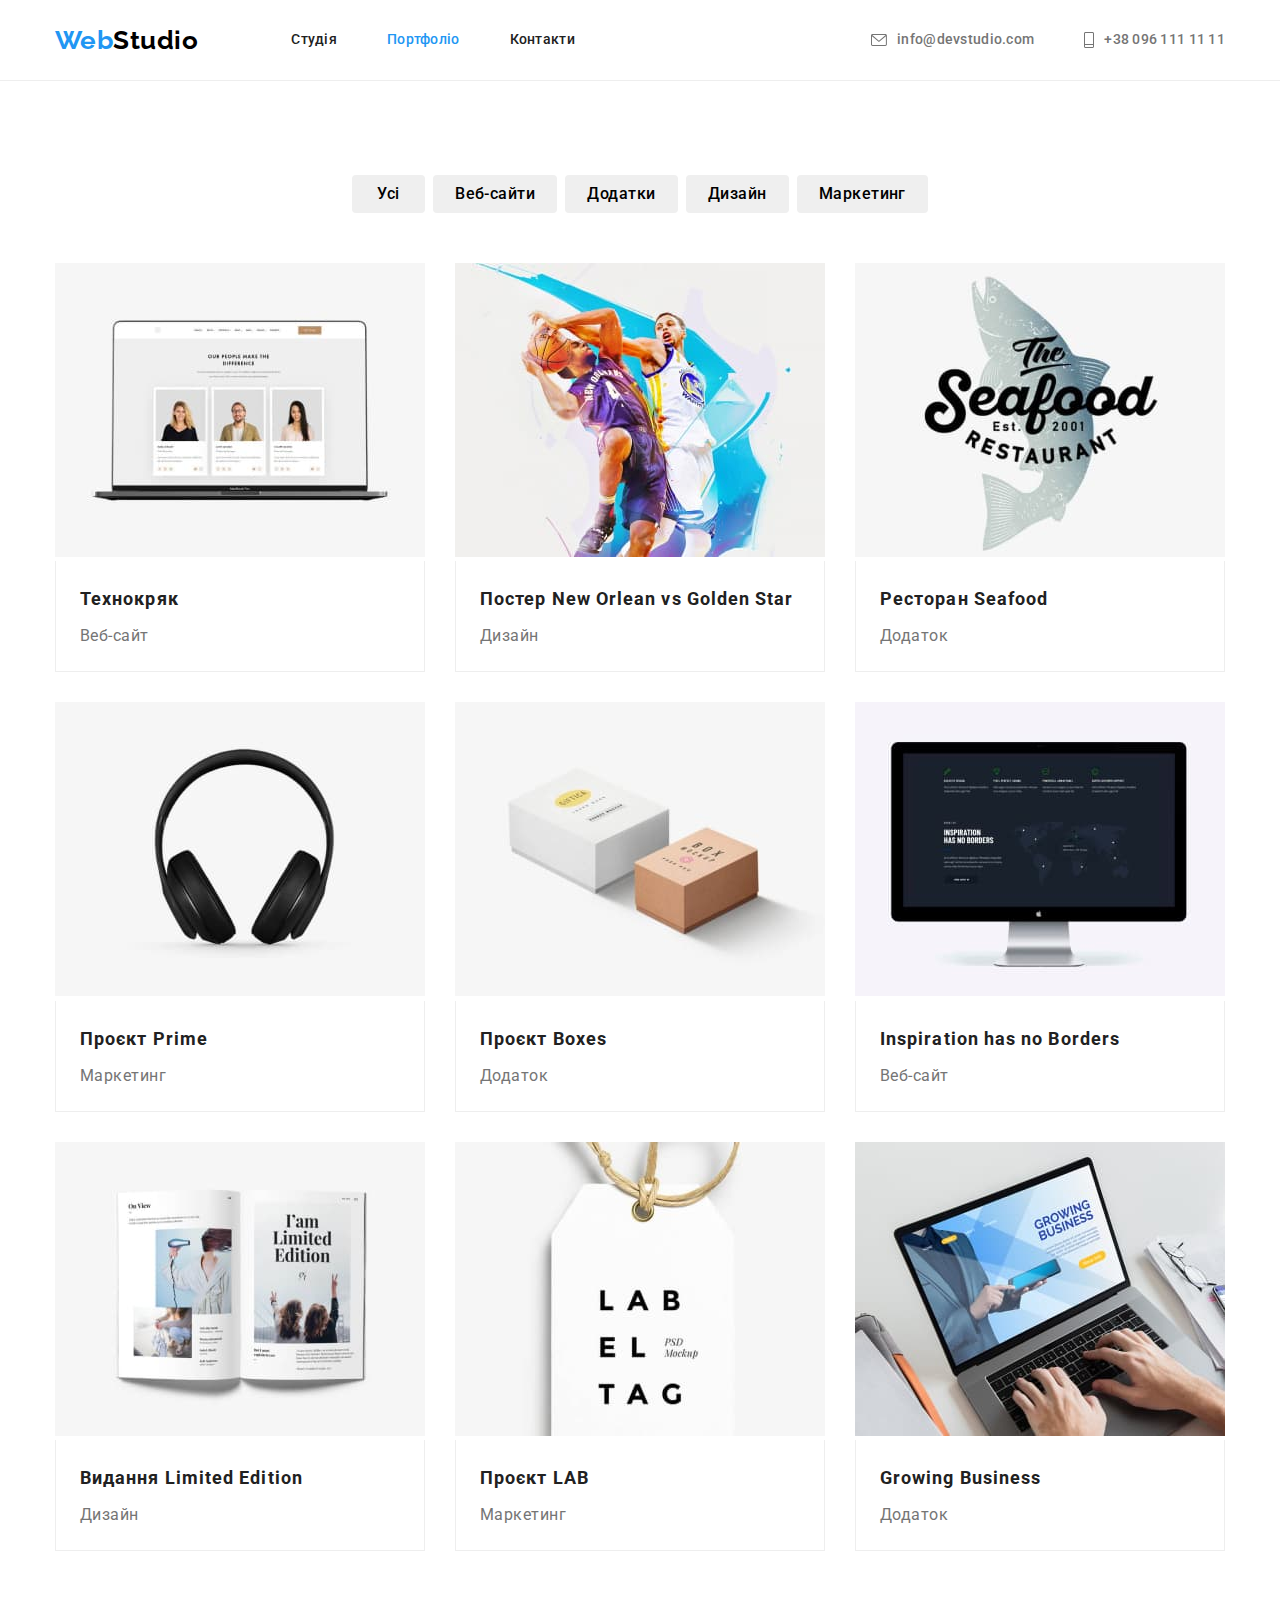
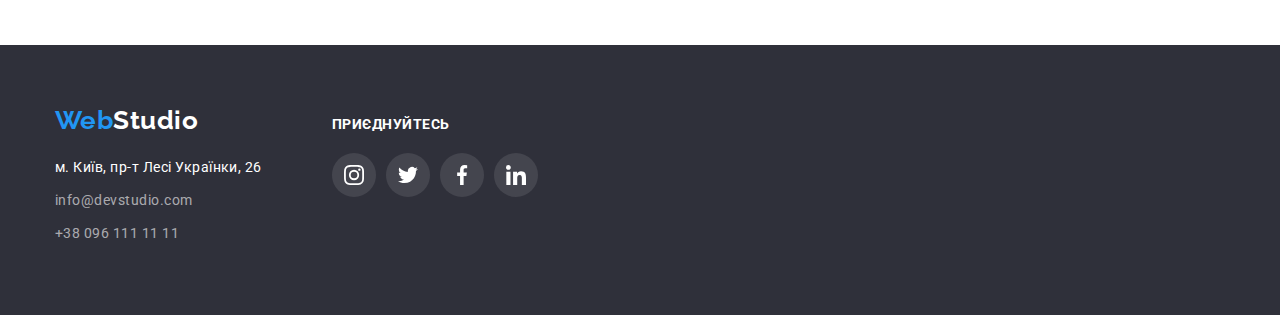
==== commit ade34fba: "Add files via upload" ====
--- a/portfolio.html
+++ b/portfolio.html
@@ -28,12 +28,12 @@
         <nav class="nav-header">
           <ul class="list nav-list">
             <li class="item">
-              <a href="./index.html" class="nav-link link link-current"
+              <a href="./index.html" class="nav-link link"
                 >Студія</a
               >
             </li>
             <li class="item">
-              <a href="./portfolio.html" class="nav-link link">Портфоліо</a>
+              <a href="./portfolio.html" class="nav-link link link-current">Портфоліо</a>
             </li>
             <li class="item"><a href="#" class="nav-link link">Контакти</a></li>
           </ul>
--- a/css/styles.css
+++ b/css/styles.css
@@ -60,16 +60,19 @@
   margin: 0 auto;
 }
 
+ul {
+  list-style: none;
+  margin: 0px;
+  padding-left: 0px;
+  padding-right: 0px;
+}
+
 .img-list {
   display: flex;
   justify-content: center;
+  align-items: center;
   gap: 10px;
-  position: absolute;
   padding-top: 16px;
-  padding-left: 32px;
-  padding-bottom: 30px;
-  padding-right: 32px;
-  margin: 0 auto;
 }
 
 .container {
@@ -112,14 +115,11 @@
   letter-spacing: 0.03em;
   font-family: inherit;
   cursor: pointer;
-  color: var(--color-primary-text);
-  background-color: var(--color-secondary-background);
-}
-
-.button-portfolio:hover,
-.button-portfolio:focus {
+}
+
+.button-portfolio:hover {
   color: var(--color-white-text);
-  background-color: var(--color-accent-background);
+  background-color: var(--color-accent-text);
   box-shadow: 0px 3px 1px var(--shadow-bottom-first-color),
     0px 1px 2px var(--shadow-bottom-second-color),
     0px 2px 2px var(--shadow-bottom-third-color);
@@ -194,12 +194,12 @@
 .icon-logo {
   margin-right: 10px;
   display: flex;
-  color: var(--color-secondary-text);
-}
-
-.fone-mail-link:hover .icon-logo,
-.fone-mail-link:focus .icon-logo {
-  color: var(--color-secondary-text);
+  fill: currentColor;
+}
+
+.fone-mail-link:hover,
+.fone-mail-link:focus {
+  color: var(--color-accent-text);
 }
 
 .fone-mail-svg {
@@ -234,7 +234,7 @@
     rgba(47, 48, 58, 0.4),
     rgba(47, 48, 58, 0.4)
   ),
-    url(..//images/overlay.jpg);
+    url(../images/overlay.jpg);
 }
 
 .hero-title {
@@ -368,13 +368,13 @@
 }
 
 .section-title {
-  display: block;
-  margin-top: 0;
+  text-align: center;
+  margin-top: 0px;
   margin-bottom: 50px;
+  font-style: normal;
   font-weight: 700;
   font-size: 36px;
-  line-height: 1.17;
-  text-align: center;
+  line-height: 1.16;
 }
 
 .action {
@@ -403,8 +403,7 @@
   text-align: center;
 }
 
-.text-team {
-  display: block;
+.text-team { 
   margin-top: 0;
   margin-bottom: 0;
   font-weight: 400;
@@ -415,9 +414,8 @@
 }
 
 .item-team {
-  display: block;
-  padding-top: 30px;
-  align-items: center;
+  padding: 30px 20px;
+  background-color: var(--color-white-text);
 }
 
 .team {
@@ -432,6 +430,8 @@
   width: 270px;
   height: 428px;
   margin-right: 0px;
+  box-shadow: 0px 1px 3px rgb(0 0 0 / 12%), 0px 1px 1px rgb(0 0 0 / 14%), 0px 2px 1px rgb(0 0 0 / 20%);
+  border-radius: 0px 0px 4px 4px;
 }
 
 .card-team:nth-child(1) {
@@ -444,9 +444,8 @@
 
 .list-team {
   display: flex;
-  margin: 0 auto;
-  margin-bottom: 0;
-  padding-left: 0;
+  margin-top: 0px;
+  margin-bottom: 0px;
 }
 
 .img-icons {
@@ -454,16 +453,25 @@
   gap: 10px;
   margin-top: 0px;
   margin-bottom: 0px;
-}
+  fill: var(--color-link);
+  transition: fill 250ms var(--time-delay);
+}
+
+.img-icons:hover,
+.img-icons:focus {
+  fill: var(--color-white-text);
+}
+
 
 .img-items {
   width: calc((100%-90) / 4);
   border-radius: 50%;
   list-style: none;
-}
-
-.img-items:hover {
-  background-color: var(--color-accent-text);
+  fill: var(--color-link);
+}
+
+.img-items:focus {
+  background-color: var(--color-hero-button-background);
 }
 
 .container-action {
@@ -479,16 +487,15 @@
   padding-left: 0;
   gap: 10px;
   border-radius: 50%;
-}
-
+  fill: var(--color-link);
+}
 
 .img-link:hover {
   background-color: var(--color-accent-text);
 }
 
-.img-link:hover,
-.img-link:focus {
-  background-color: var(--color-accent-text);
+.img-link:hover .img-icons {
+  fill: var(--color-white-text);
 }
 
 .basement {
@@ -515,6 +522,7 @@
 }
 
 .basement-nav {
+  margin-top: 0;
   margin-bottom: 0;
   padding-left: 0;
 }
@@ -608,6 +616,12 @@
 
 .portfolio-elements {
   width: calc((100% - 60px) / 3);
+  margin: 0;
+}
+
+.portfolio-elements {
+  display: block;
+  position: relative;
 }
 
 .portfolio-elements:not(:nth-child(3n)) {
@@ -616,6 +630,11 @@
 
 .portfolio-elements:not(:nth-last-child(-n + 3)) {
   margin-bottom: 30px;
+}
+
+.portfolio-elements:hover,
+.portfolio-elements:focus {
+  box-shadow: var(--portfolio-elements-shadow);
 }
 
 .card-portfolio {
@@ -624,11 +643,13 @@
   padding-left: 24px;
   padding-right: 24px;
   border: 1px solid #eeeeee;
+  border-top: 0px;
 }
 
 .subtitle {
   display: block;
   margin-bottom: 50px;
+  margin-top: 0;
   font-weight: 700;
   font-size: 36px;
   line-height: 1.17;
@@ -639,16 +660,16 @@
 .customers {
   padding-top: 94px;
   padding-bottom: 94px;
-  display: block;
-  align-items: center;
-  justify-content: center;
-  max-width: 1600px;
   margin: 0 auto;
 }
 
 .customers-list {
   display: flex;
   gap: 30px;
+  padding-left: 0;
+  margin-top: 0;
+  margin-bottom: 0;
+
 }
 
 .customers-item {
@@ -670,10 +691,7 @@
   fill: currentColor;
 }
 
-.customers-link:hover {
-  background-color: var(--color-accent-text);
-}
-
+.customers-link:hover,
 .customers-link:focus {
   border-color: var(--color-accent-text);
   color: var(--color-accent-text);
@@ -681,9 +699,7 @@
 
 
 .basement-new {
-  display: block;
-  align-items: baseline;
-  gap: 70px;
+  margin-top: 0;
 }
 
 .basement-title {
@@ -693,13 +709,15 @@
   line-height: 1.14;
   text-transform: uppercase;
   color: var(--color-white-text);
-  text-align: center;
 }
 
 .basement-list {
   display: flex;
   justify-content: center;
   gap: 10px;
+  margin-top: 0;
+  margin-bottom: 0;
+  padding-left: 0;
 }
 
 .basement-icon {
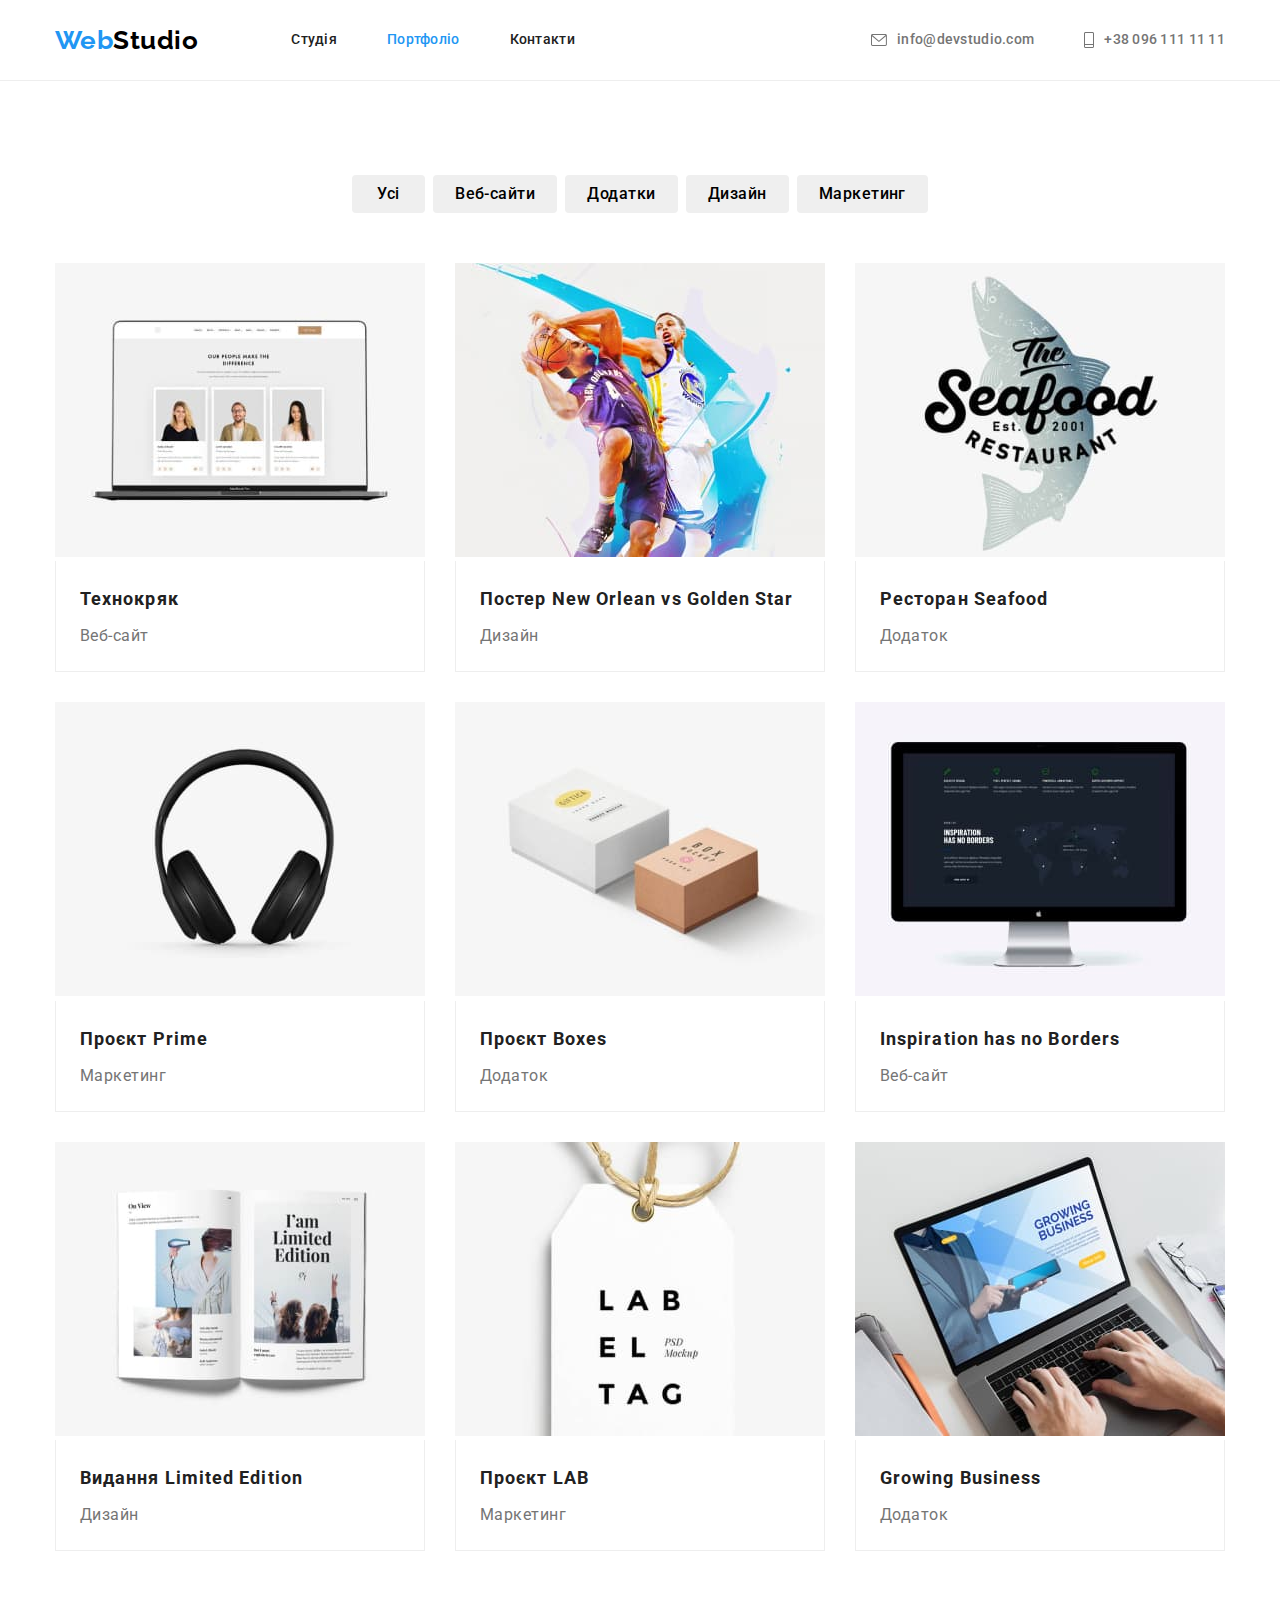
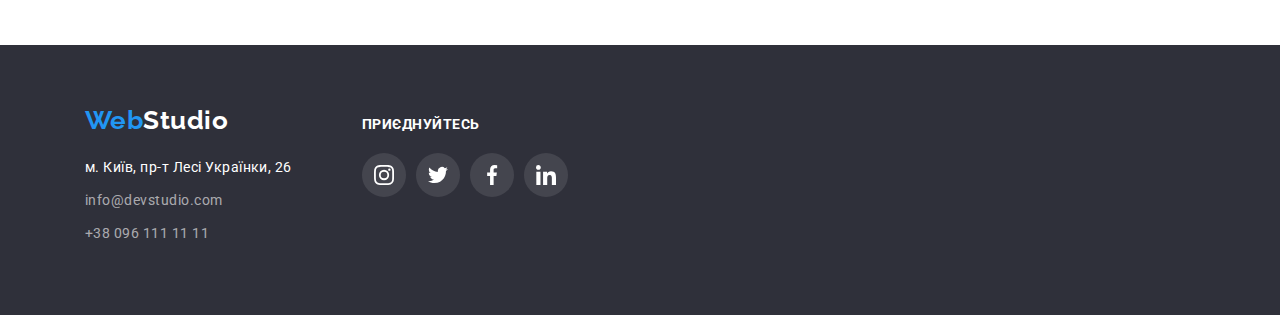
==== commit 513f56ba: "Add files via upload" ====
--- a/portfolio.html
+++ b/portfolio.html
@@ -78,12 +78,13 @@
           </ul>
           <ul class="list list-portfolio">
             <li class="portfolio-elements">
-              <a href="" class="link">
-                <img classs=""
+              <a href="" class="portfolio-link">
+                <img classs="img"
                   src="./images/tehnokryak.jpg"
                   alt="tehnokryak"
                   width="370"
                   height="294"
+                  class="img-portfolio"
                 />
                 <div class="card-portfolio">
                   <h2 class="subtitle-portfolio">Технокряк</h2>
@@ -92,7 +93,7 @@
               </a>
             </li>
             <li class="portfolio-elements">
-              <a href="" class="link">
+              <a href="" class="portfolio-link">
                 <img classs="img"
                   src="./images/poster.jpg"
                   alt="poster"
@@ -109,7 +110,7 @@
               </a>
             </li>
             <li class="portfolio-elements">
-              <a href="" class="link">
+              <a href="" class="portfolio-link">
                 <img classs="img"
                   src="./images/restoran.jpg"
                   alt="restoran"
@@ -124,13 +125,12 @@
               </a>
             </li>
             <li class="portfolio-elements">
-              <a href="" class="link">
-                <img classs="img"
+              <a href="" class="portfolio-link">
+                <img classs="img-portfolio"
                   src="./images/prime.jpg"
                   alt="prime"
                   width="370"
                   height="294"
-                  class="img-portfolio"
                 />
                 <div class="card-portfolio">
                   <h2 class="subtitle-portfolio">Проєкт Prime</h2>
@@ -139,13 +139,12 @@
               </a>
             </li>
             <li class="portfolio-elements">
-              <a href="" class="link">
-                <img classs="img"
+              <a href="" class="portfolio-link">
+                <img classs="img-portfolio"
                   src="./images/boxes.jpg"
                   alt="boxes"
                   width="370"
                   height="294"
-                  class="img-portfolio"
                 />
                 <div class="card-portfolio">
                   <h2 class="subtitle-portfolio">Проєкт Boxes</h2>
@@ -154,13 +153,12 @@
               </a>
             </li>
             <li class="portfolio-elements">
-              <a href="" class="link">
-                <img classs="img"
+              <a href="" class="portfolio-link">
+                <img classs="img-portfolio"
                   src="./images/borders.jpg"
                   alt="borders"
                   width="370"
                   height="294"
-                  class="img-portfolio"
                 />
                 <div class="card-portfolio">
                   <h2 class="subtitle-portfolio">Inspiration has no Borders</h2>
@@ -169,13 +167,12 @@
               </a>
             </li>
             <li class="portfolio-elements">
-              <a href="" class="link">
-                <img classs="img"
+              <a href="" class="portfolio-link">
+                <img classs="img-portfolio"
                   src="./images/book.jpg"
                   alt="book"
                   width="370"
                   height="294"
-                  class="img-portfolio"
                 />
                 <div class="card-portfolio">
                   <h2 class="subtitle-portfolio">Видання Limited Edition</h2>
@@ -184,13 +181,12 @@
               </a>
             </li>
             <li class="portfolio-elements">
-              <a href="" class="link">
-                <img classs="img"
+              <a href="" class="portfolio-link">
+                <img classs="img-portfolio"
                   src="./images/lab.jpg"
                   alt="lab"
                   width="370"
                   height="294"
-                  class="img-portfolio"
                 />
                 <div class="card-portfolio">
                   <h2 class="subtitle-portfolio">Проєкт LAB</h2>
@@ -199,13 +195,12 @@
               </a>
             </li>
             <li class="portfolio-elements">
-              <a href="" class="link">
-                <img classs="img"
+              <a href="" class="portfolio-link">
+                <img classs="img-portfolio"
                   src="./images/growing.jpg"
                   alt="growing"
                   width="370"
                   height="294"
-                  class="img-portfolio"
                 />
                 <div class="card-portfolio">
                   <h2 class="subtitle-portfolio">Growing Business</h2>
--- a/css/styles.css
+++ b/css/styles.css
@@ -72,7 +72,7 @@
   justify-content: center;
   align-items: center;
   gap: 10px;
-  padding-top: 16px;
+  margin-top: 16px;
 }
 
 .container {
@@ -314,8 +314,6 @@
   padding: 0;
 }
 
-
-
 .item-preference:nth-last-child(1) {
   margin-right: 30px;
 }
@@ -464,7 +462,8 @@
 
 
 .img-items {
-  width: calc((100%-90) / 4);
+  width: 44px;
+  height: 44px;
   border-radius: 50%;
   list-style: none;
   fill: var(--color-link);
@@ -485,7 +484,6 @@
   align-items: center;
   justify-content: center;
   padding-left: 0;
-  gap: 10px;
   border-radius: 50%;
   fill: var(--color-link);
 }
@@ -494,7 +492,15 @@
   background-color: var(--color-accent-text);
 }
 
+.img-link:focus {
+  background-color: var(--color-accent-text);
+}
+
 .img-link:hover .img-icons {
+  fill: var(--color-white-text);
+}
+
+.img-link:focus .img-icons {
   fill: var(--color-white-text);
 }
 
@@ -507,14 +513,9 @@
 .basement-container {
   display: flex;
   align-items: baseline;
-  gap: 70px;
-}
-
-.basement-new {
-  display: block;
-  align-items: baseline;
-  gap: 70px;
-}
+  margin-left: 70px;
+}
+
 
 .logo-basement {
   box-sizing: inherit;
@@ -614,6 +615,10 @@
   color: rgba(33, 33, 33, 1);
 }
 
+.img.img-portfolio {
+  display: block;
+}
+
 .portfolio-elements {
   width: calc((100% - 60px) / 3);
   margin: 0;
@@ -632,8 +637,13 @@
   margin-bottom: 30px;
 }
 
-.portfolio-elements:hover,
-.portfolio-elements:focus {
+.portfolio-link {
+  display: block;
+  text-decoration: none;
+}
+
+.portfolio-link:hover,
+.portfolio-link:focus {
   box-shadow: var(--portfolio-elements-shadow);
 }
 
@@ -700,10 +710,12 @@
 
 .basement-new {
   margin-top: 0;
+  margin-left: 70px;
 }
 
 .basement-title {
   margin-bottom: 20px;
+  margin-top: 0px;
   font-weight: 700;
   font-size: 14px;
   line-height: 1.14;
